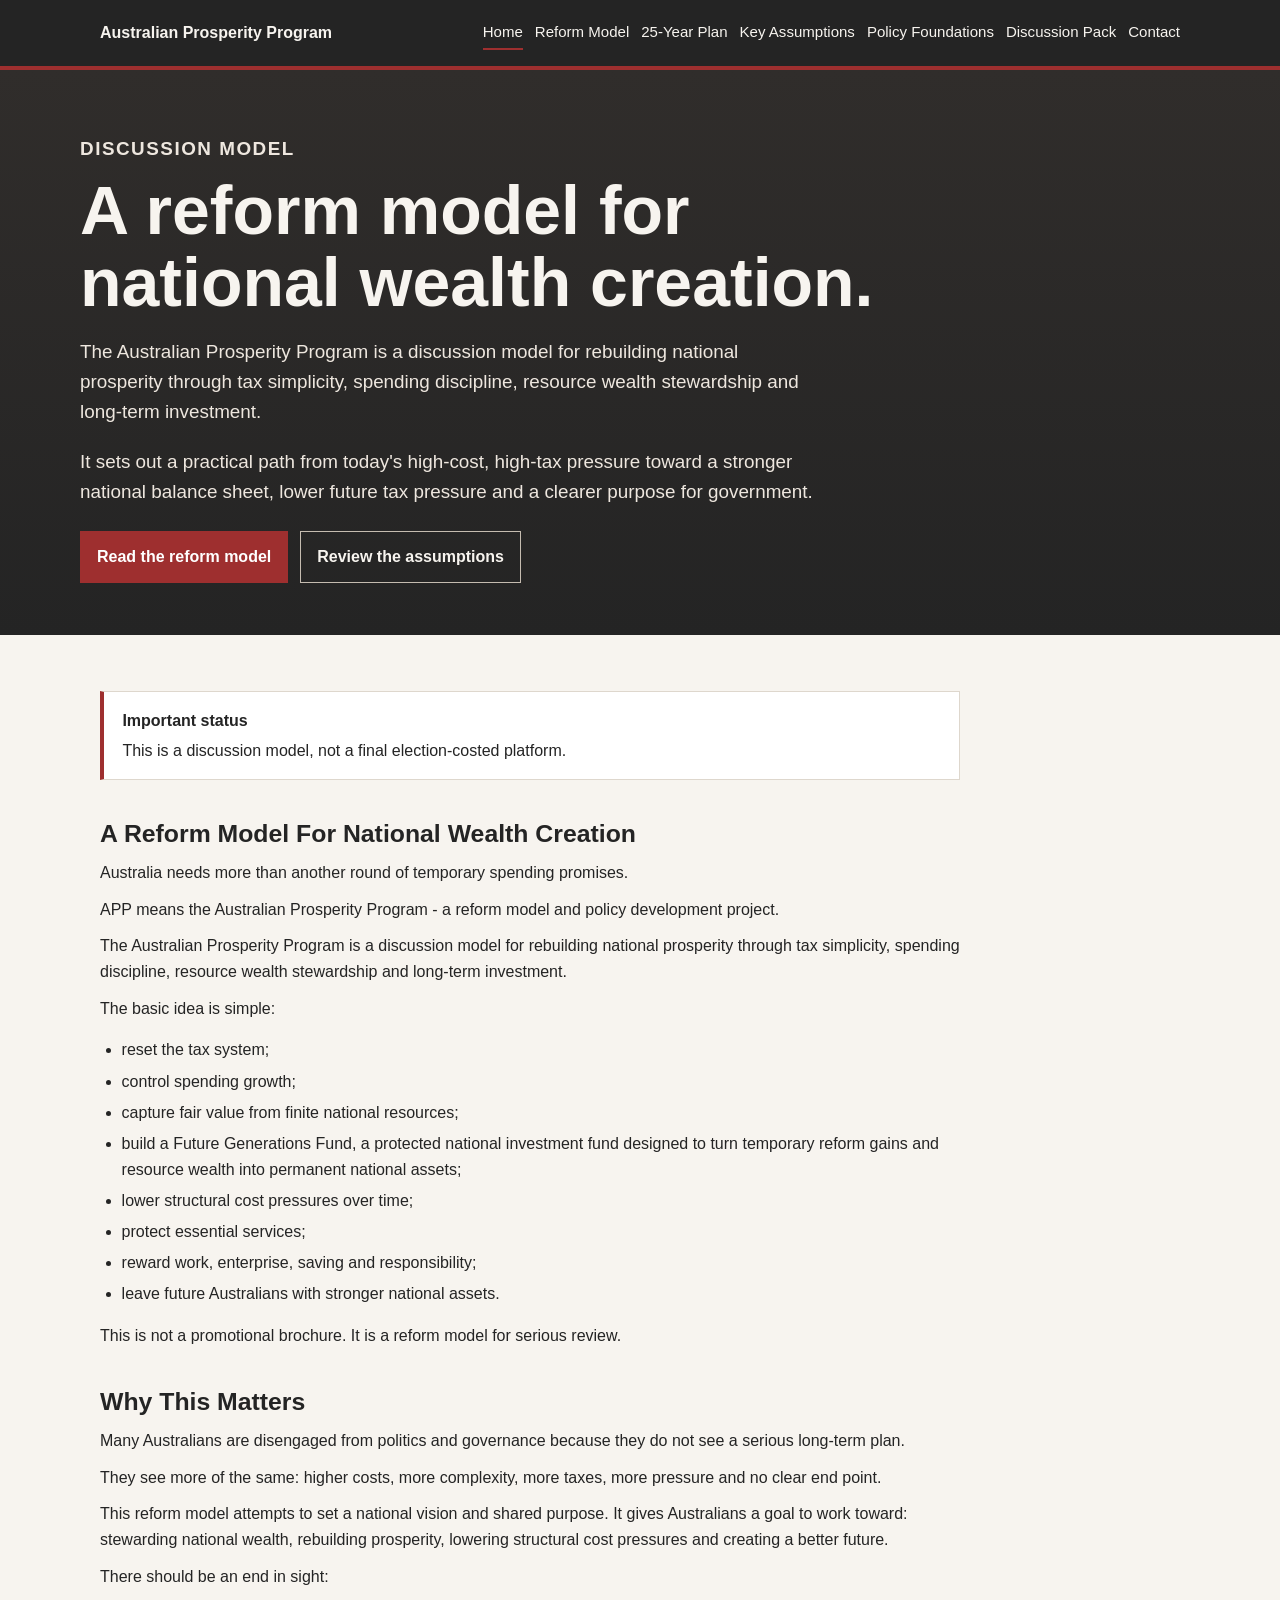
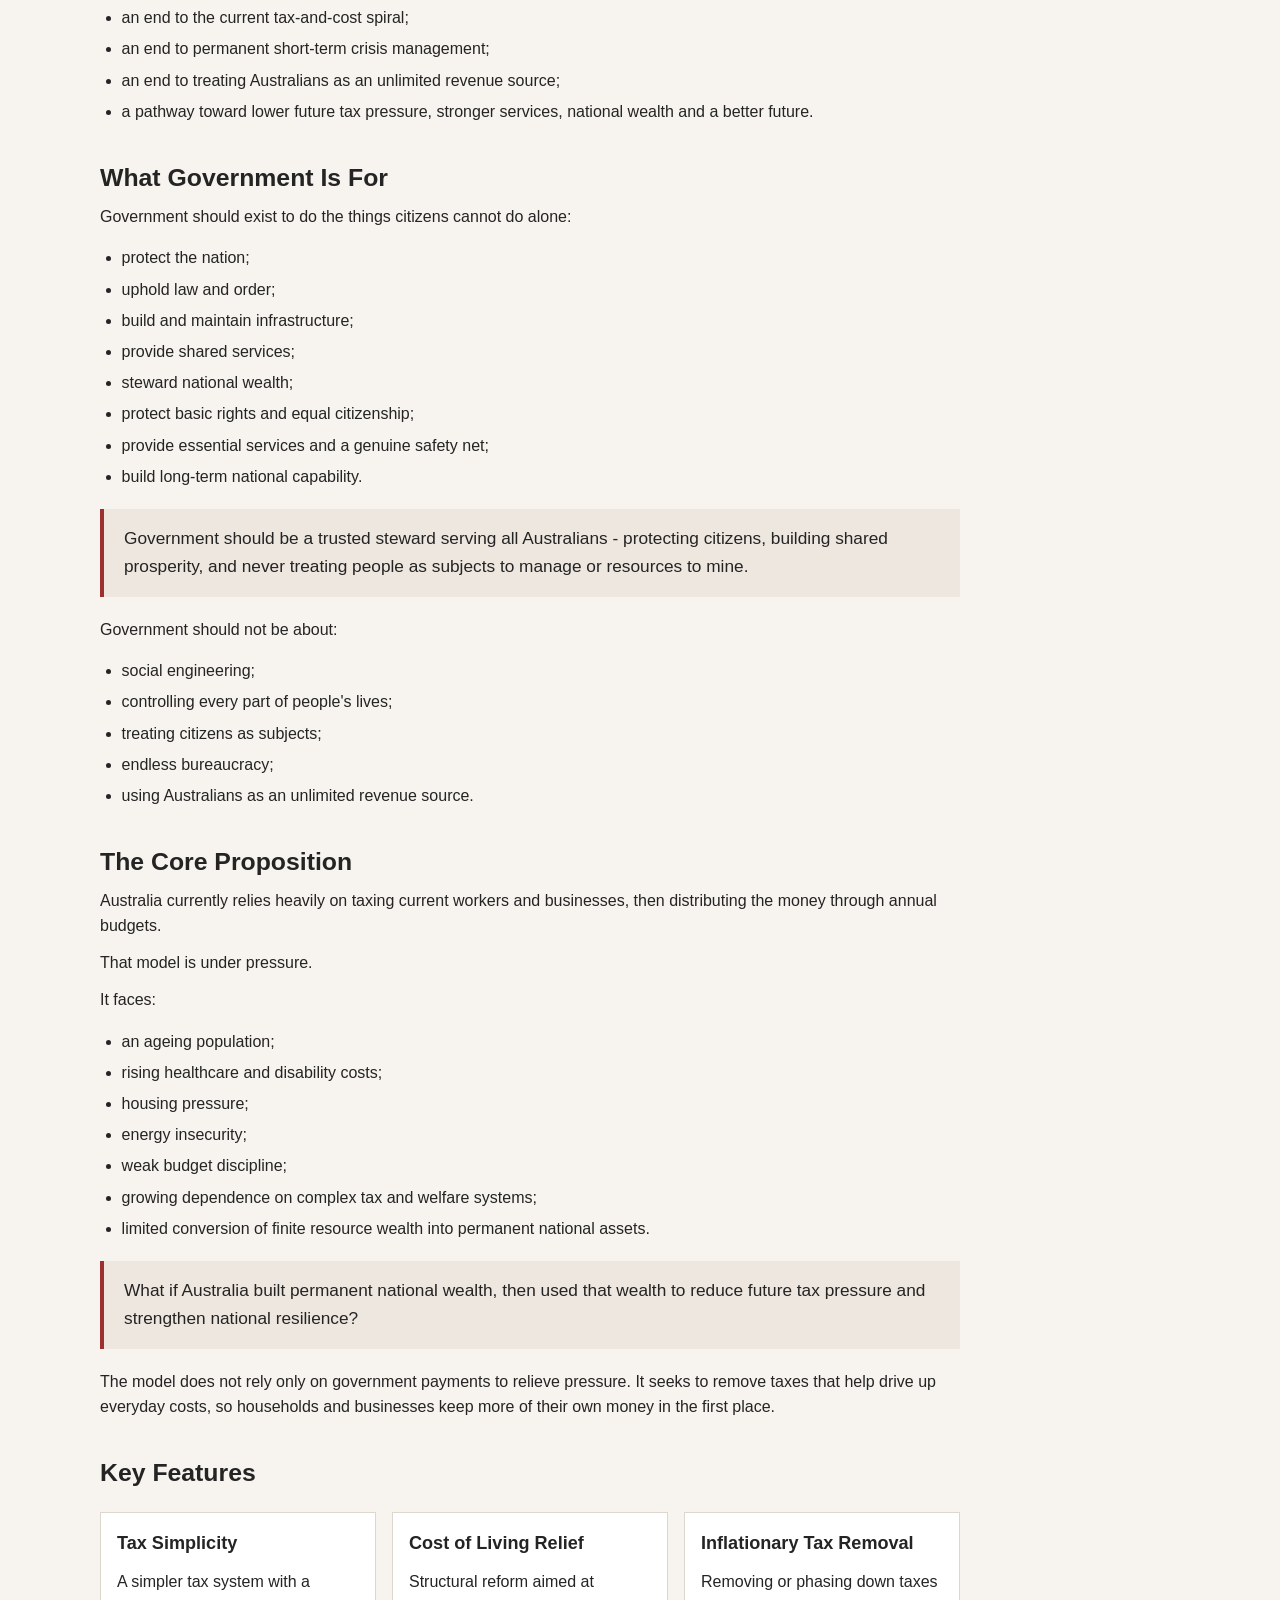
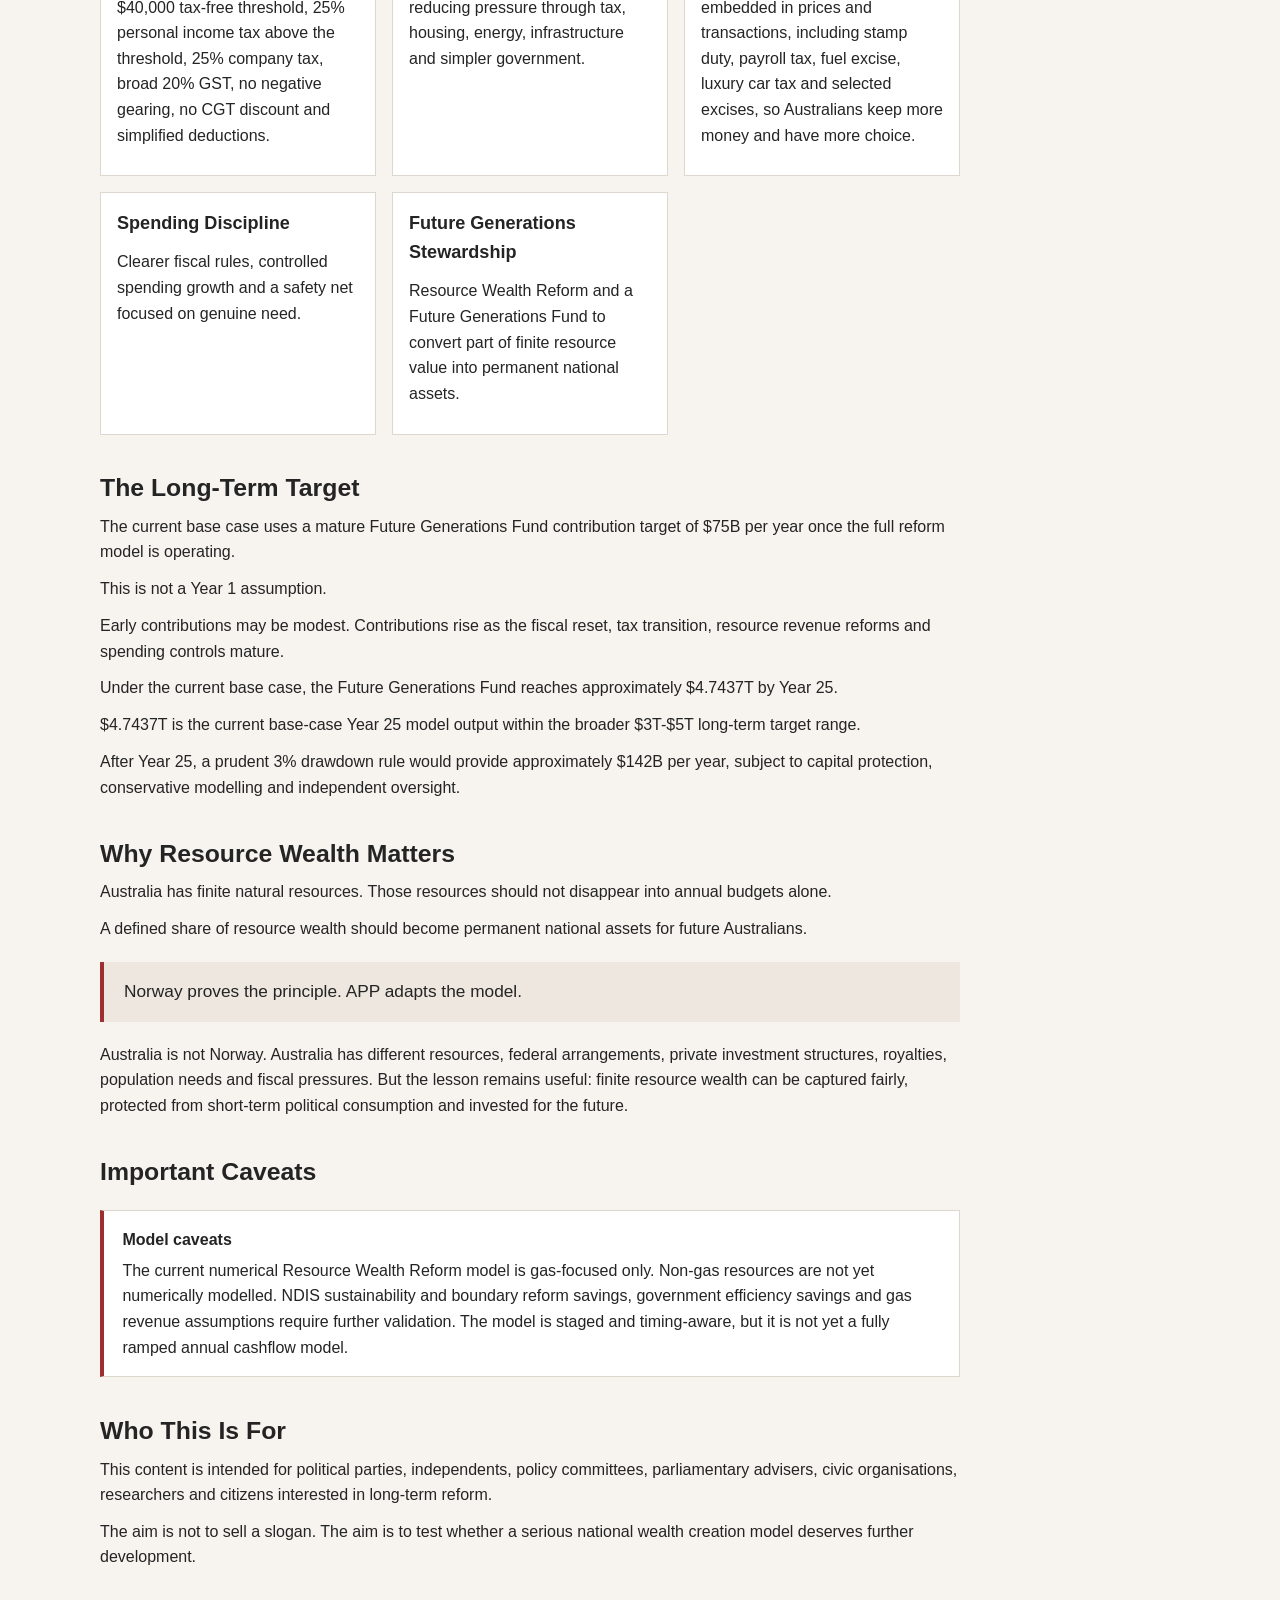
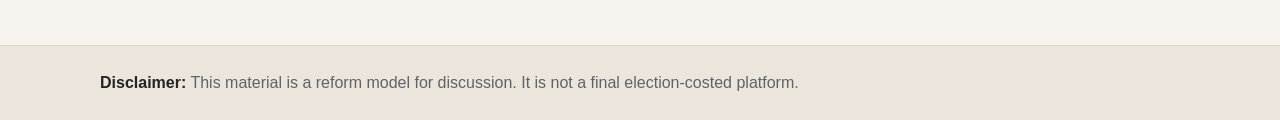
==== index.html @ 1feccb0d "Add inflationary tax removal cost of living pillar" ====
<!doctype html>
<html lang="en">
<head>
  <meta charset="utf-8">
  <meta name="viewport" content="width=device-width, initial-scale=1">
  <title>Australian Prosperity Program</title>
  <link rel="stylesheet" href="assets/style.css">
</head>
<body>
  <header class="site-header">
    <div class="header-inner">
      <a class="brand" href="index.html">Australian Prosperity Program</a>
      <nav class="nav" aria-label="Primary">
        <a href="index.html" aria-current="page">Home</a>
        <a href="reform-model.html">Reform Model</a>
        <a href="twenty-five-year-plan.html">25-Year Plan</a>
        <a href="key-assumptions.html">Key Assumptions</a>
        <a href="policy-foundations.html">Policy Foundations</a>
        <a href="discussion-pack.html">Discussion Pack</a>
        <a href="contact.html">Contact</a>
      </nav>
    </div>
  </header>
  <main>
    <section class="hero">
      <div class="hero-inner">
        <p class="kicker">Discussion model</p>
        <h1>A reform model for national wealth creation.</h1>
        <p>The Australian Prosperity Program is a discussion model for rebuilding national prosperity through tax simplicity, spending discipline, resource wealth stewardship and long-term investment.</p>
        <p>It sets out a practical path from today's high-cost, high-tax pressure toward a stronger national balance sheet, lower future tax pressure and a clearer purpose for government.</p>
        <div class="hero-actions">
          <a class="button" href="reform-model.html">Read the reform model</a>
          <a class="button secondary" href="key-assumptions.html">Review the assumptions</a>
        </div>
      </div>
    </section>
    <div class="page">
      <article class="content">
        <section class="callout">
          <strong>Important status</strong>
          This is a discussion model, not a final election-costed platform.
        </section>
        <h2>A Reform Model For National Wealth Creation</h2>
        <p>Australia needs more than another round of temporary spending promises.</p>
        <p>APP means the Australian Prosperity Program - a reform model and policy development project.</p>
        <p>The Australian Prosperity Program is a discussion model for rebuilding national prosperity through tax simplicity, spending discipline, resource wealth stewardship and long-term investment.</p>
        <p>The basic idea is simple:</p>
        <ul>
          <li>reset the tax system;</li>
          <li>control spending growth;</li>
          <li>capture fair value from finite national resources;</li>
          <li>build a Future Generations Fund, a protected national investment fund designed to turn temporary reform gains and resource wealth into permanent national assets;</li>
          <li>lower structural cost pressures over time;</li>
          <li>protect essential services;</li>
          <li>reward work, enterprise, saving and responsibility;</li>
          <li>leave future Australians with stronger national assets.</li>
        </ul>
        <p>This is not a promotional brochure. It is a reform model for serious review.</p>

        <h2>Why This Matters</h2>
        <p>Many Australians are disengaged from politics and governance because they do not see a serious long-term plan.</p>
        <p>They see more of the same: higher costs, more complexity, more taxes, more pressure and no clear end point.</p>
        <p>This reform model attempts to set a national vision and shared purpose. It gives Australians a goal to work toward: stewarding national wealth, rebuilding prosperity, lowering structural cost pressures and creating a better future.</p>
        <p>There should be an end in sight:</p>
        <ul>
          <li>an end to the current tax-and-cost spiral;</li>
          <li>an end to permanent short-term crisis management;</li>
          <li>an end to treating Australians as an unlimited revenue source;</li>
          <li>a pathway toward lower future tax pressure, stronger services, national wealth and a better future.</li>
        </ul>

        <h2>What Government Is For</h2>
        <p>Government should exist to do the things citizens cannot do alone:</p>
        <ul>
          <li>protect the nation;</li>
          <li>uphold law and order;</li>
          <li>build and maintain infrastructure;</li>
          <li>provide shared services;</li>
          <li>steward national wealth;</li>
          <li>protect basic rights and equal citizenship;</li>
          <li>provide essential services and a genuine safety net;</li>
          <li>build long-term national capability.</li>
        </ul>
        <blockquote>Government should be a trusted steward serving all Australians - protecting citizens, building shared prosperity, and never treating people as subjects to manage or resources to mine.</blockquote>
        <p>Government should not be about:</p>
        <ul>
          <li>social engineering;</li>
          <li>controlling every part of people's lives;</li>
          <li>treating citizens as subjects;</li>
          <li>endless bureaucracy;</li>
          <li>using Australians as an unlimited revenue source.</li>
        </ul>

        <h2>The Core Proposition</h2>
        <p>Australia currently relies heavily on taxing current workers and businesses, then distributing the money through annual budgets.</p>
        <p>That model is under pressure.</p>
        <p>It faces:</p>
        <ul>
          <li>an ageing population;</li>
          <li>rising healthcare and disability costs;</li>
          <li>housing pressure;</li>
          <li>energy insecurity;</li>
          <li>weak budget discipline;</li>
          <li>growing dependence on complex tax and welfare systems;</li>
          <li>limited conversion of finite resource wealth into permanent national assets.</li>
        </ul>
        <blockquote>What if Australia built permanent national wealth, then used that wealth to reduce future tax pressure and strengthen national resilience?</blockquote>
        <p>The model does not rely only on government payments to relieve pressure. It seeks to remove taxes that help drive up everyday costs, so households and businesses keep more of their own money in the first place.</p>

        <h2>Key Features</h2>
        <div class="grid">
          <div class="card">
            <h3>Tax Simplicity</h3>
            <p>A simpler tax system with a $40,000 tax-free threshold, 25% personal income tax above the threshold, 25% company tax, broad 20% GST, no negative gearing, no CGT discount and simplified deductions.</p>
          </div>
          <div class="card">
            <h3>Cost of Living Relief</h3>
            <p>Structural reform aimed at reducing pressure through tax, housing, energy, infrastructure and simpler government.</p>
          </div>
          <div class="card">
            <h3>Inflationary Tax Removal</h3>
            <p>Removing or phasing down taxes embedded in prices and transactions, including stamp duty, payroll tax, fuel excise, luxury car tax and selected excises, so Australians keep more money and have more choice.</p>
          </div>
          <div class="card">
            <h3>Spending Discipline</h3>
            <p>Clearer fiscal rules, controlled spending growth and a safety net focused on genuine need.</p>
          </div>
          <div class="card">
            <h3>Future Generations Stewardship</h3>
            <p>Resource Wealth Reform and a Future Generations Fund to convert part of finite resource value into permanent national assets.</p>
          </div>
        </div>

        <h2>The Long-Term Target</h2>
        <p>The current base case uses a mature Future Generations Fund contribution target of $75B per year once the full reform model is operating.</p>
        <p>This is not a Year 1 assumption.</p>
        <p>Early contributions may be modest. Contributions rise as the fiscal reset, tax transition, resource revenue reforms and spending controls mature.</p>
        <p>Under the current base case, the Future Generations Fund reaches approximately $4.7437T by Year 25.</p>
        <p>$4.7437T is the current base-case Year 25 model output within the broader $3T-$5T long-term target range.</p>
        <p>After Year 25, a prudent 3% drawdown rule would provide approximately $142B per year, subject to capital protection, conservative modelling and independent oversight.</p>

        <h2>Why Resource Wealth Matters</h2>
        <p>Australia has finite natural resources. Those resources should not disappear into annual budgets alone.</p>
        <p>A defined share of resource wealth should become permanent national assets for future Australians.</p>
        <blockquote>Norway proves the principle. APP adapts the model.</blockquote>
        <p>Australia is not Norway. Australia has different resources, federal arrangements, private investment structures, royalties, population needs and fiscal pressures. But the lesson remains useful: finite resource wealth can be captured fairly, protected from short-term political consumption and invested for the future.</p>

        <h2>Important Caveats</h2>
        <div class="callout">
          <strong>Model caveats</strong>
          The current numerical Resource Wealth Reform model is gas-focused only. Non-gas resources are not yet numerically modelled. NDIS sustainability and boundary reform savings, government efficiency savings and gas revenue assumptions require further validation. The model is staged and timing-aware, but it is not yet a fully ramped annual cashflow model.
        </div>

        <h2>Who This Is For</h2>
        <p>This content is intended for political parties, independents, policy committees, parliamentary advisers, civic organisations, researchers and citizens interested in long-term reform.</p>
        <p>The aim is not to sell a slogan. The aim is to test whether a serious national wealth creation model deserves further development.</p>
      </article>
    </div>
  </main>
  <footer class="site-footer">
    <div class="footer-inner">
      <strong>Disclaimer:</strong> This material is a reform model for discussion. It is not a final election-costed platform.
    </div>
  </footer>
</body>
</html>
---- assets/style.css ----
:root {
  --ink: #242424;
  --muted: #5f6368;
  --paper: #f7f4ef;
  --panel: #ffffff;
  --line: #ded7cd;
  --accent: #9e2f2f;
  --accent-dark: #702121;
  --soft: #eee7df;
  --max: 1120px;
}

* {
  box-sizing: border-box;
}

html {
  background: var(--paper);
  color: var(--ink);
  font-family: Arial, Helvetica, sans-serif;
  font-size: 16px;
  line-height: 1.6;
}

body {
  margin: 0;
}

a {
  color: var(--accent-dark);
}

a:hover,
a:focus {
  color: var(--accent);
}

.site-header {
  background: var(--ink);
  color: var(--paper);
  border-bottom: 4px solid var(--accent);
}

.header-inner {
  max-width: var(--max);
  margin: 0 auto;
  padding: 1rem 1.25rem;
  display: flex;
  align-items: center;
  justify-content: space-between;
  gap: 1rem;
}

.brand {
  color: var(--paper);
  text-decoration: none;
  font-weight: 700;
  letter-spacing: 0;
}

.nav {
  display: flex;
  flex-wrap: wrap;
  gap: .35rem .75rem;
  justify-content: flex-end;
}

.nav a {
  color: var(--paper);
  text-decoration: none;
  font-size: .94rem;
  padding: .25rem 0;
  border-bottom: 2px solid transparent;
}

.nav a[aria-current="page"],
.nav a:hover,
.nav a:focus {
  border-bottom-color: var(--accent);
}

.hero {
  background: linear-gradient(180deg, #302d2b 0%, #242424 100%);
  color: var(--paper);
  padding: 4rem 1.25rem 3.25rem;
}

.hero-inner {
  max-width: var(--max);
  margin: 0 auto;
}

.kicker {
  color: #e0b3ae;
  font-weight: 700;
  text-transform: uppercase;
  font-size: .78rem;
  letter-spacing: .08em;
  margin: 0 0 .7rem;
}

.hero h1 {
  max-width: 820px;
  margin: 0;
  font-size: clamp(2rem, 6vw, 4.25rem);
  line-height: 1.05;
  letter-spacing: 0;
}

.hero p {
  max-width: 740px;
  font-size: 1.18rem;
  color: #eee7df;
}

.hero-actions {
  display: flex;
  flex-wrap: wrap;
  gap: .75rem;
  margin-top: 1.5rem;
}

.button {
  display: inline-block;
  text-decoration: none;
  border: 1px solid var(--accent);
  background: var(--accent);
  color: #fff;
  padding: .75rem 1rem;
  font-weight: 700;
}

.button.secondary {
  background: transparent;
  color: var(--paper);
  border-color: #c5bcb0;
}

.page {
  max-width: var(--max);
  margin: 0 auto;
  padding: 2rem 1.25rem 4rem;
}

.page-header {
  border-bottom: 1px solid var(--line);
  margin-bottom: 2rem;
  padding-bottom: 1.25rem;
}

.page-header h1 {
  margin: 0 0 .5rem;
  font-size: clamp(2rem, 4vw, 3rem);
  line-height: 1.12;
}

.page-header p {
  max-width: 760px;
  color: var(--muted);
  font-size: 1.08rem;
}

.content {
  max-width: 860px;
}

.content h2 {
  margin-top: 2.4rem;
  margin-bottom: .65rem;
  font-size: 1.55rem;
  line-height: 1.2;
}

.content h3 {
  margin-top: 1.65rem;
  margin-bottom: .45rem;
  font-size: 1.13rem;
}

.content p {
  margin: .7rem 0;
}

.content ul,
.content ol {
  padding-left: 1.35rem;
}

.content li {
  margin: .35rem 0;
}

blockquote {
  margin: 1.25rem 0;
  padding: 1rem 1.25rem;
  border-left: 4px solid var(--accent);
  background: var(--soft);
  font-size: 1.08rem;
}

.callout {
  margin: 1.5rem 0;
  padding: 1rem 1.15rem;
  border: 1px solid var(--line);
  border-left: 4px solid var(--accent);
  background: var(--panel);
}

.callout strong {
  display: block;
  margin-bottom: .3rem;
}

.grid {
  display: grid;
  grid-template-columns: repeat(3, minmax(0, 1fr));
  gap: 1rem;
  margin: 1.5rem 0;
}

.card {
  background: var(--panel);
  border: 1px solid var(--line);
  padding: 1rem;
}

.card h3 {
  margin-top: 0;
}

.table-wrap {
  overflow-x: auto;
  margin: 1.25rem 0;
}

table {
  width: 100%;
  border-collapse: collapse;
  background: var(--panel);
  border: 1px solid var(--line);
}

th,
td {
  text-align: left;
  vertical-align: top;
  padding: .75rem;
  border-bottom: 1px solid var(--line);
}

th {
  background: var(--soft);
  font-weight: 700;
}

.site-footer {
  border-top: 1px solid var(--line);
  background: #ebe5dc;
  color: var(--muted);
}

.footer-inner {
  max-width: var(--max);
  margin: 0 auto;
  padding: 1.5rem 1.25rem;
}

.footer-inner strong {
  color: var(--ink);
}

@media (max-width: 820px) {
  .header-inner {
    align-items: flex-start;
    flex-direction: column;
  }

  .nav {
    justify-content: flex-start;
  }

  .grid {
    grid-template-columns: 1fr;
  }

  .hero {
    padding-top: 3rem;
  }
}
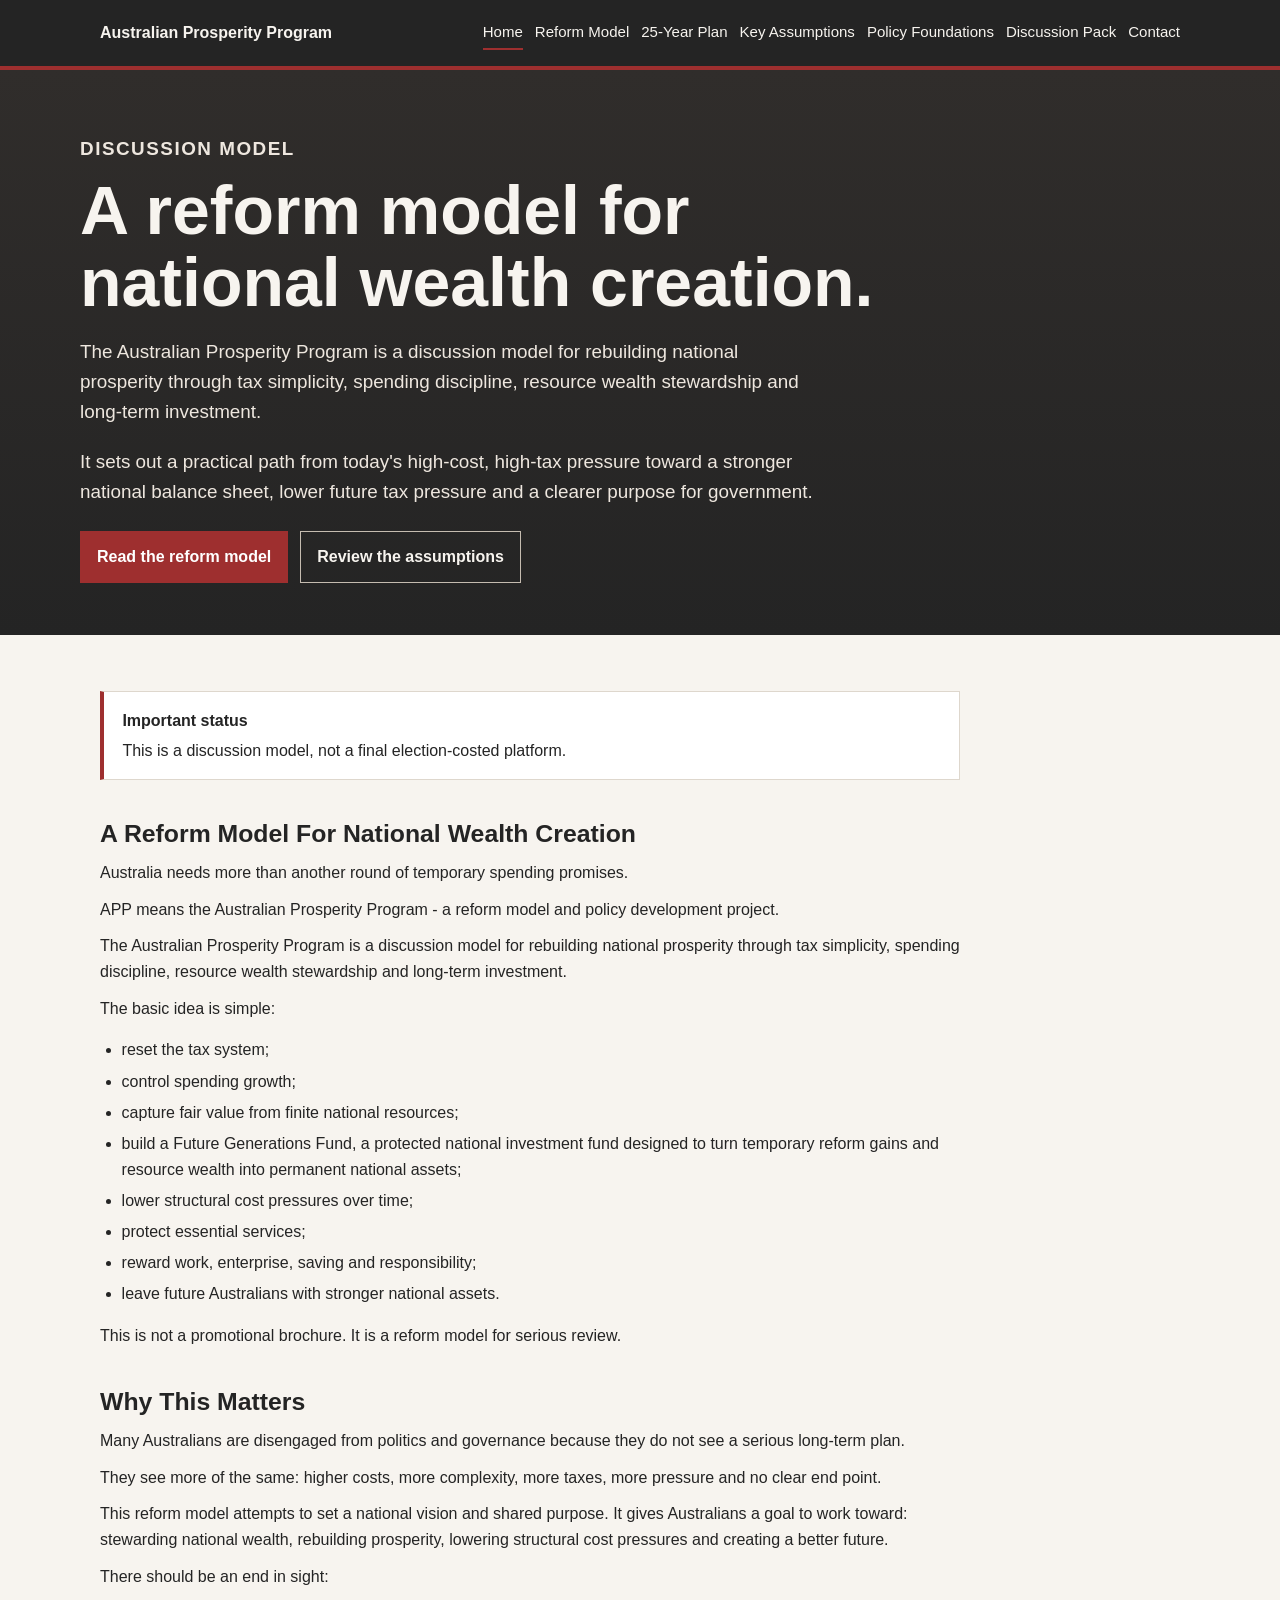
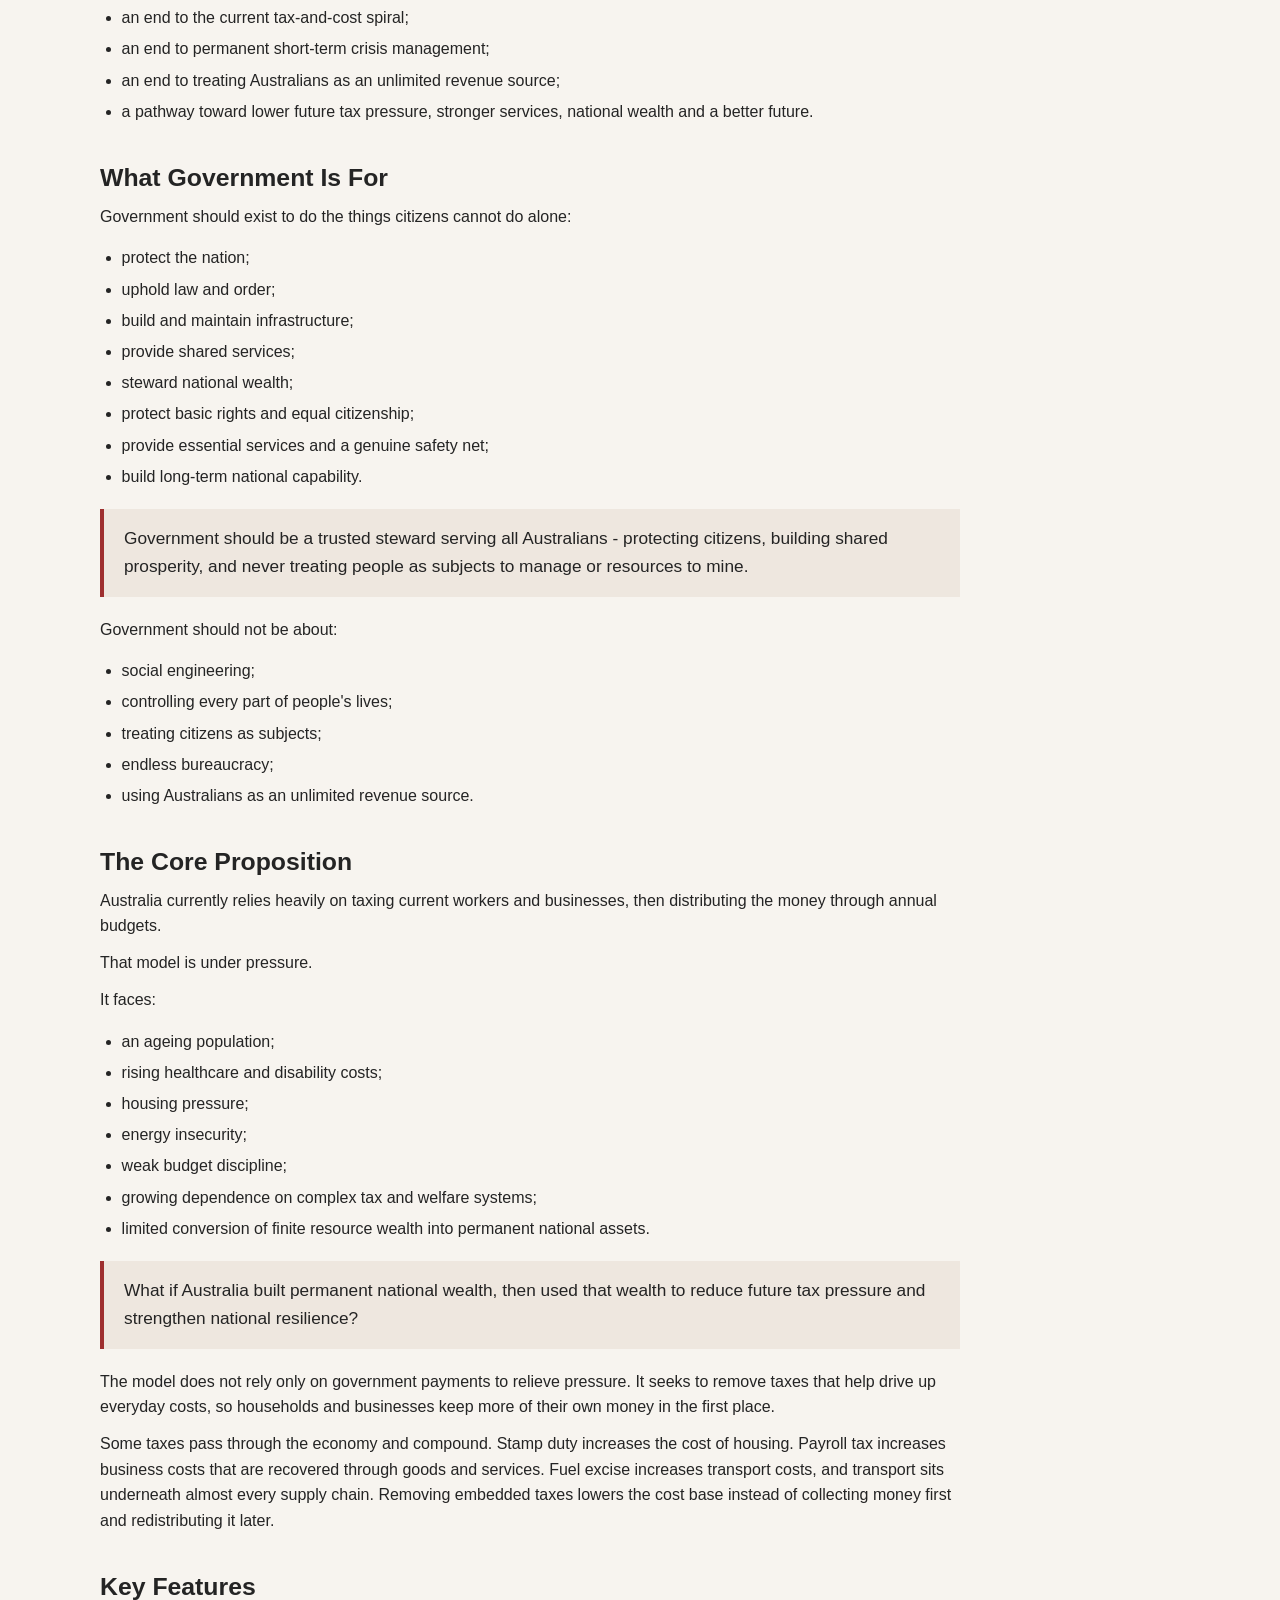
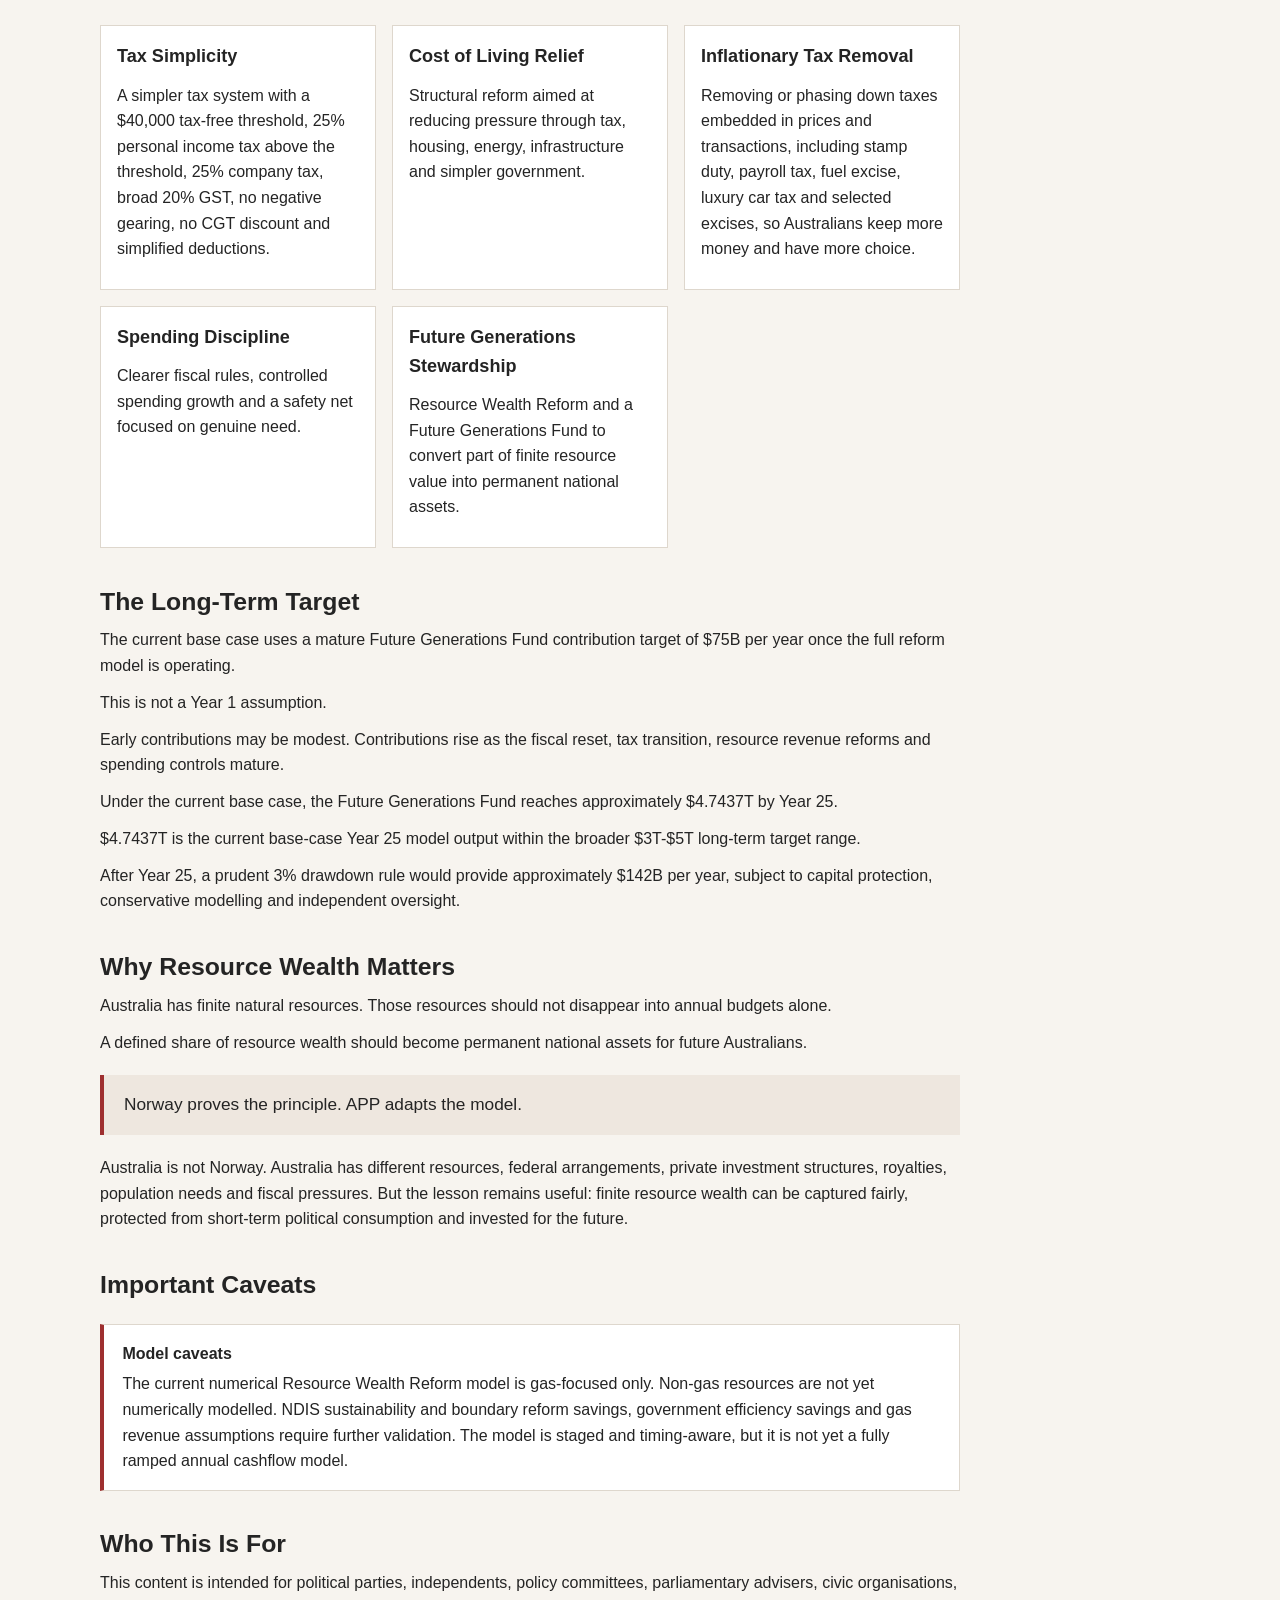
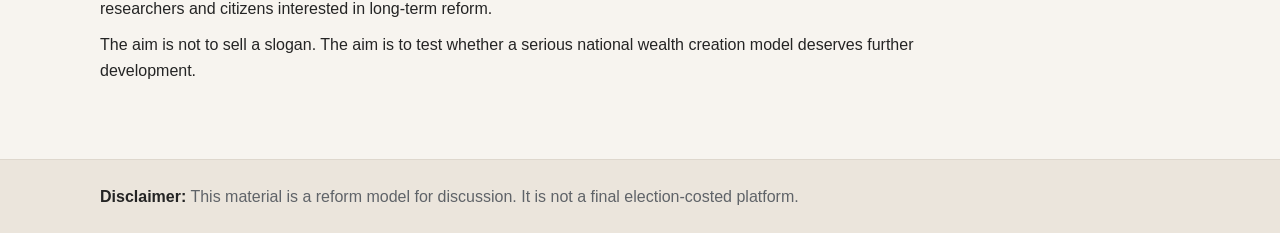
==== commit de950db1: "Explain inflationary tax pass through effects" ====
--- a/index.html
+++ b/index.html
@@ -106,6 +106,7 @@
         </ul>
         <blockquote>What if Australia built permanent national wealth, then used that wealth to reduce future tax pressure and strengthen national resilience?</blockquote>
         <p>The model does not rely only on government payments to relieve pressure. It seeks to remove taxes that help drive up everyday costs, so households and businesses keep more of their own money in the first place.</p>
+        <p>Some taxes pass through the economy and compound. Stamp duty increases the cost of housing. Payroll tax increases business costs that are recovered through goods and services. Fuel excise increases transport costs, and transport sits underneath almost every supply chain. Removing embedded taxes lowers the cost base instead of collecting money first and redistributing it later.</p>
 
         <h2>Key Features</h2>
         <div class="grid">
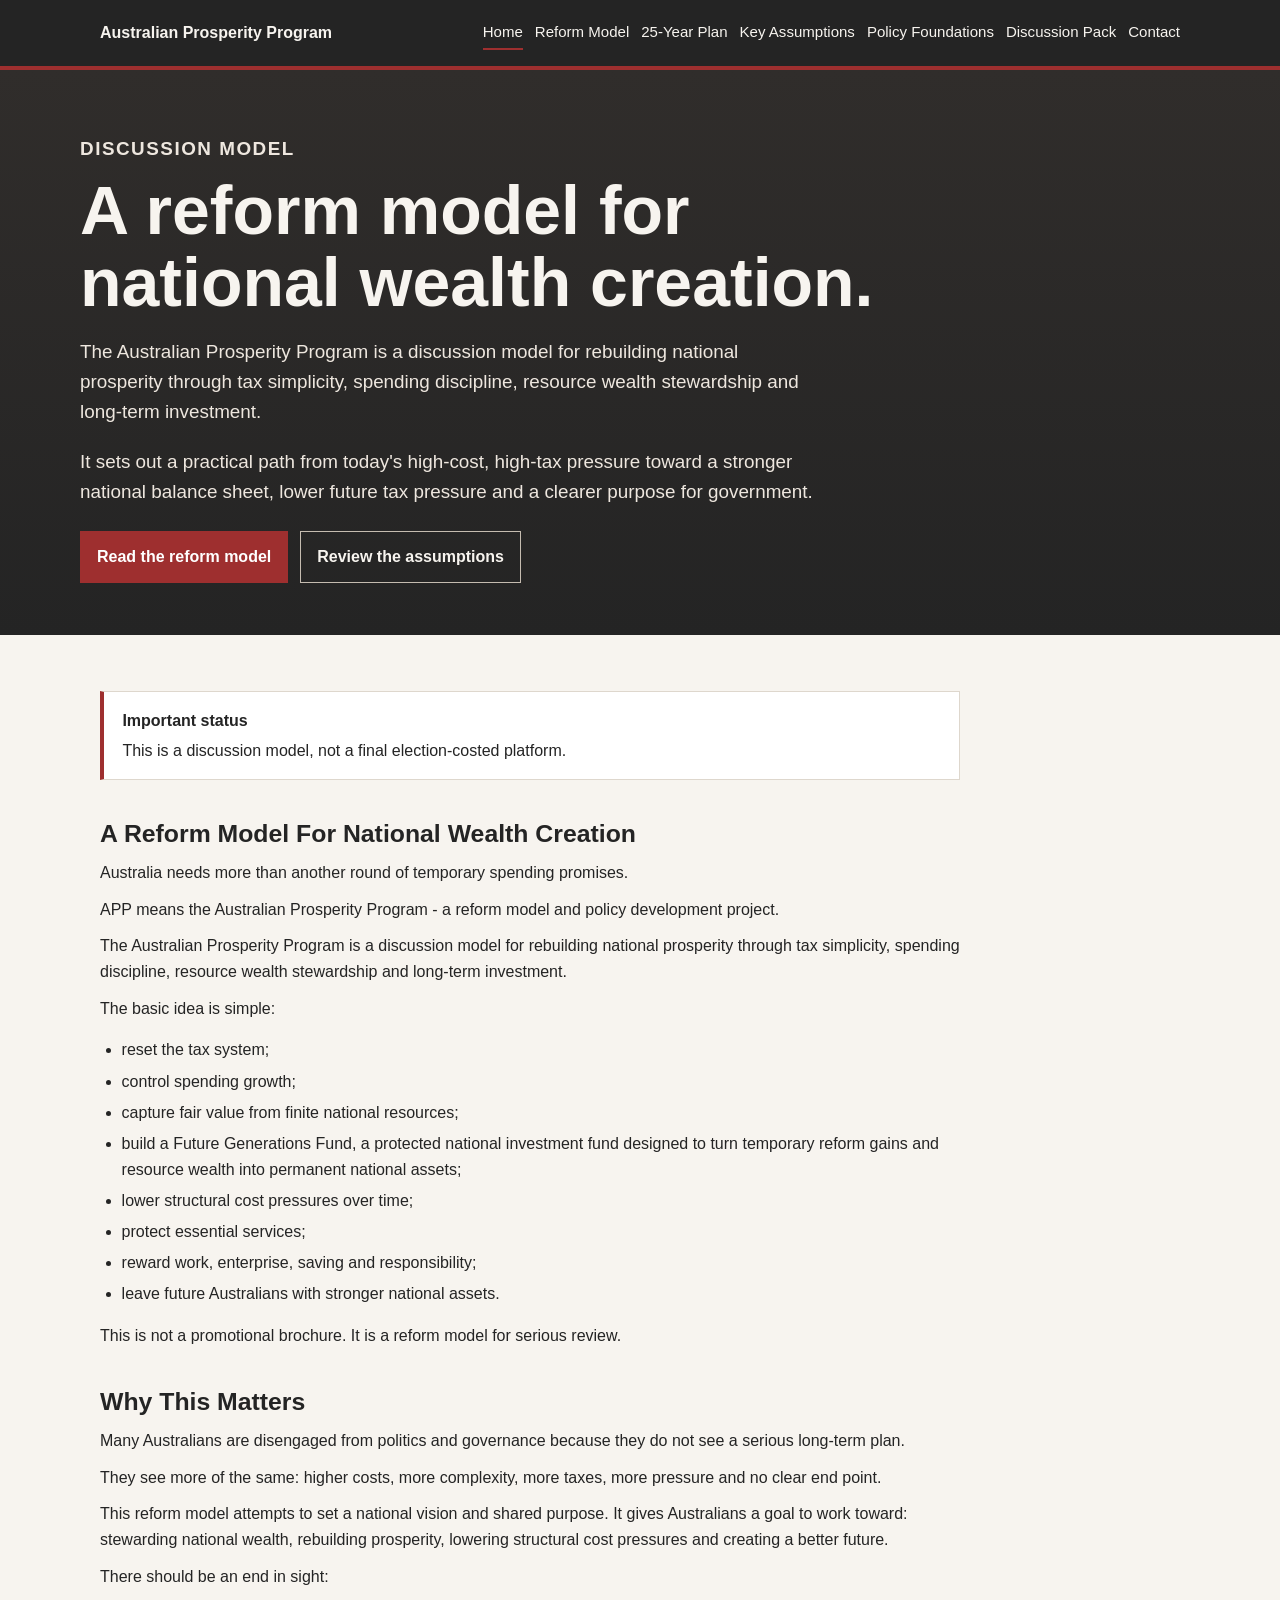
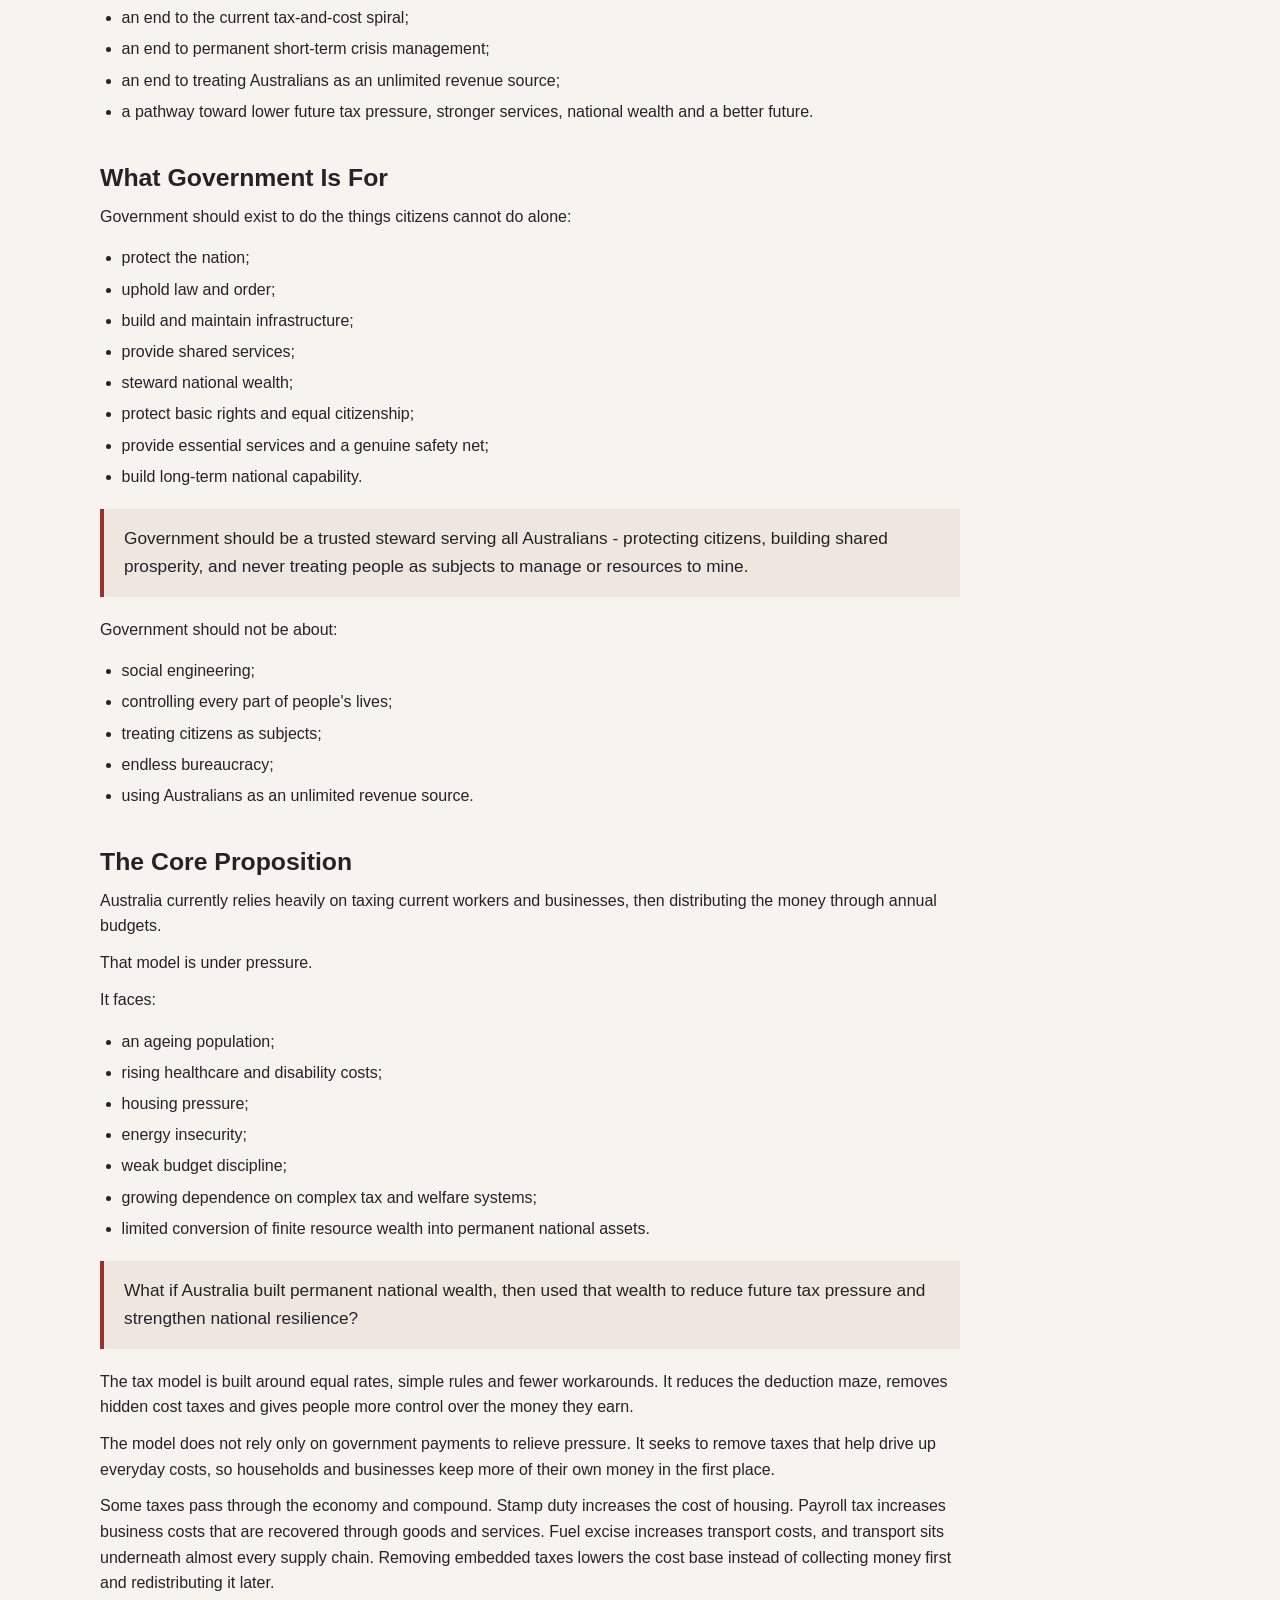
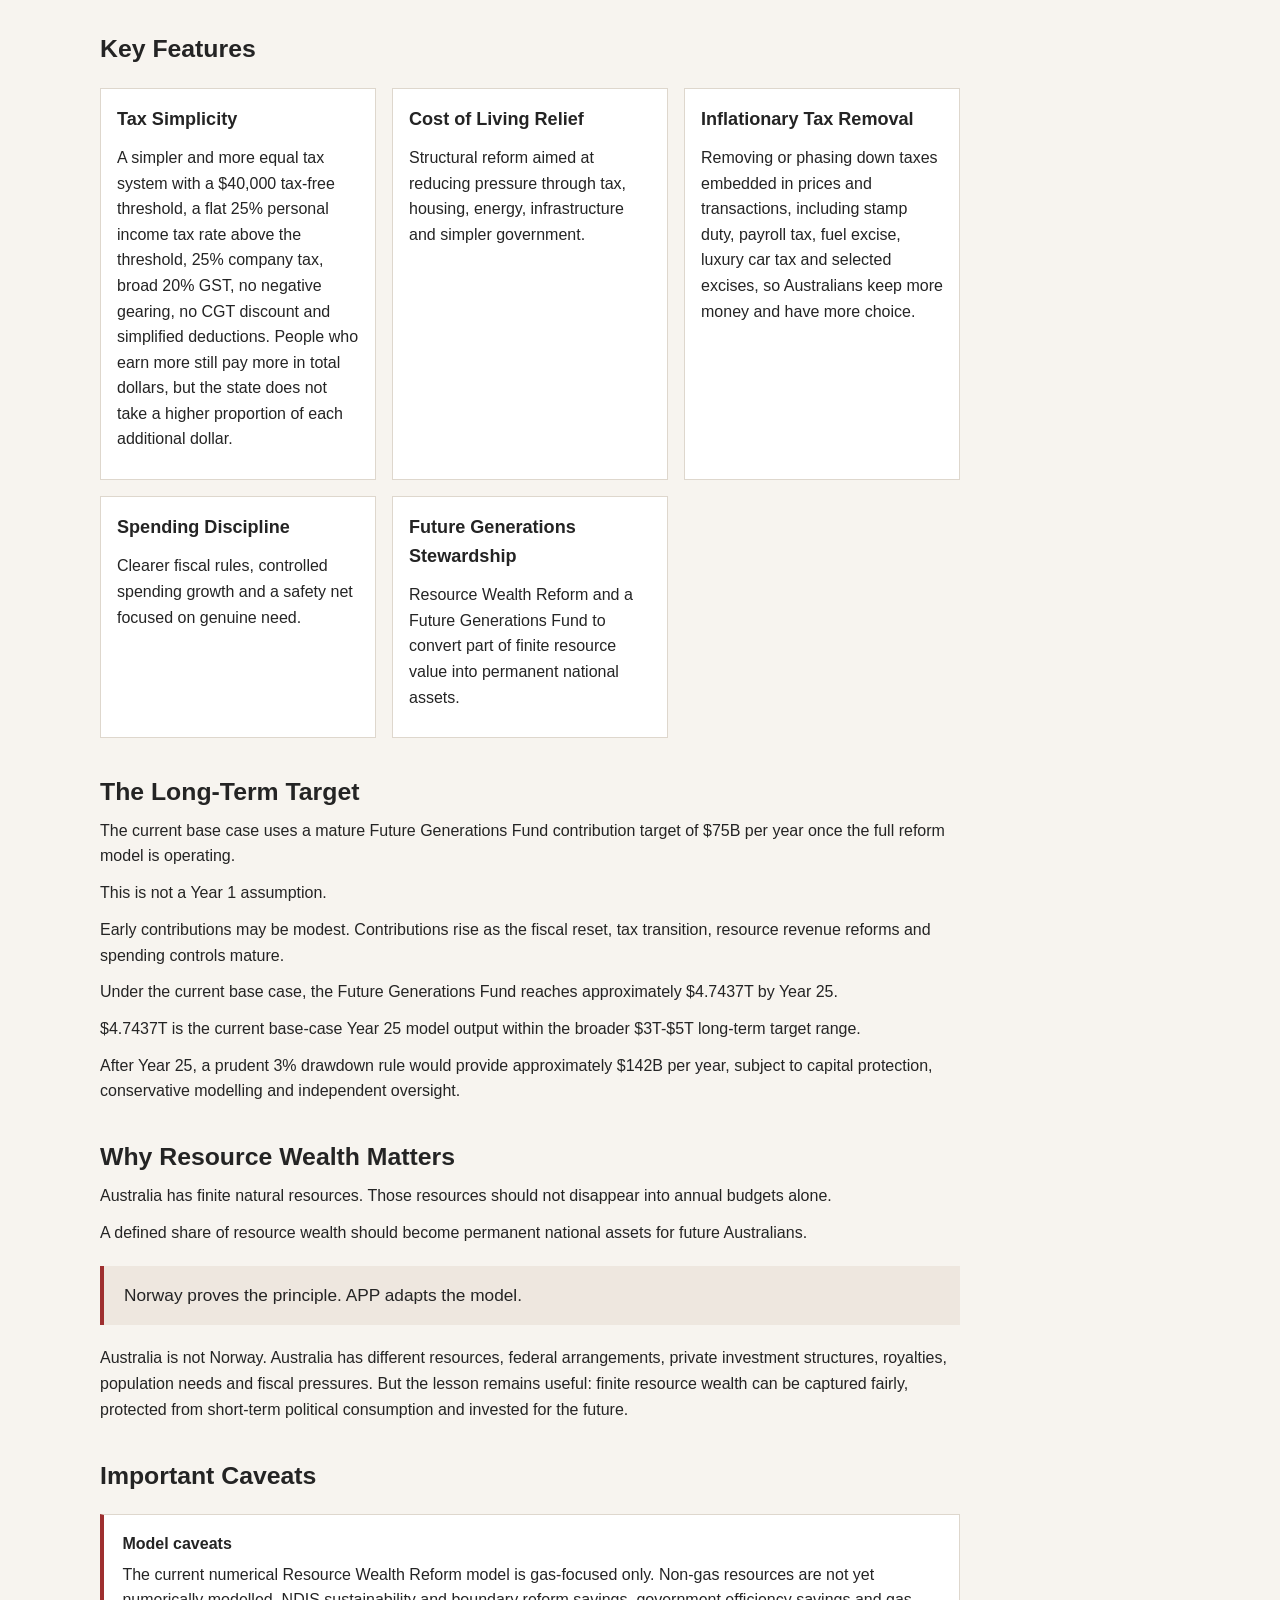
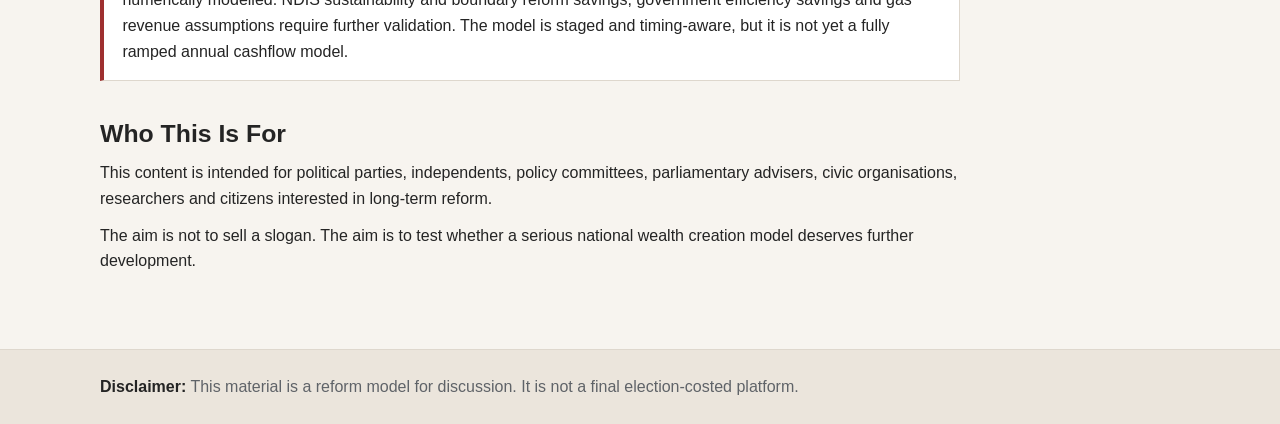
==== commit 527e88fd: "Polish tax doctrine clarity" ====
--- a/index.html
+++ b/index.html
@@ -105,6 +105,7 @@
           <li>limited conversion of finite resource wealth into permanent national assets.</li>
         </ul>
         <blockquote>What if Australia built permanent national wealth, then used that wealth to reduce future tax pressure and strengthen national resilience?</blockquote>
+        <p>The tax model is built around equal rates, simple rules and fewer workarounds. It reduces the deduction maze, removes hidden cost taxes and gives people more control over the money they earn.</p>
         <p>The model does not rely only on government payments to relieve pressure. It seeks to remove taxes that help drive up everyday costs, so households and businesses keep more of their own money in the first place.</p>
         <p>Some taxes pass through the economy and compound. Stamp duty increases the cost of housing. Payroll tax increases business costs that are recovered through goods and services. Fuel excise increases transport costs, and transport sits underneath almost every supply chain. Removing embedded taxes lowers the cost base instead of collecting money first and redistributing it later.</p>
 
@@ -112,7 +113,7 @@
         <div class="grid">
           <div class="card">
             <h3>Tax Simplicity</h3>
-            <p>A simpler tax system with a $40,000 tax-free threshold, 25% personal income tax above the threshold, 25% company tax, broad 20% GST, no negative gearing, no CGT discount and simplified deductions.</p>
+            <p>A simpler and more equal tax system with a $40,000 tax-free threshold, a flat 25% personal income tax rate above the threshold, 25% company tax, broad 20% GST, no negative gearing, no CGT discount and simplified deductions. People who earn more still pay more in total dollars, but the state does not take a higher proportion of each additional dollar.</p>
           </div>
           <div class="card">
             <h3>Cost of Living Relief</h3>
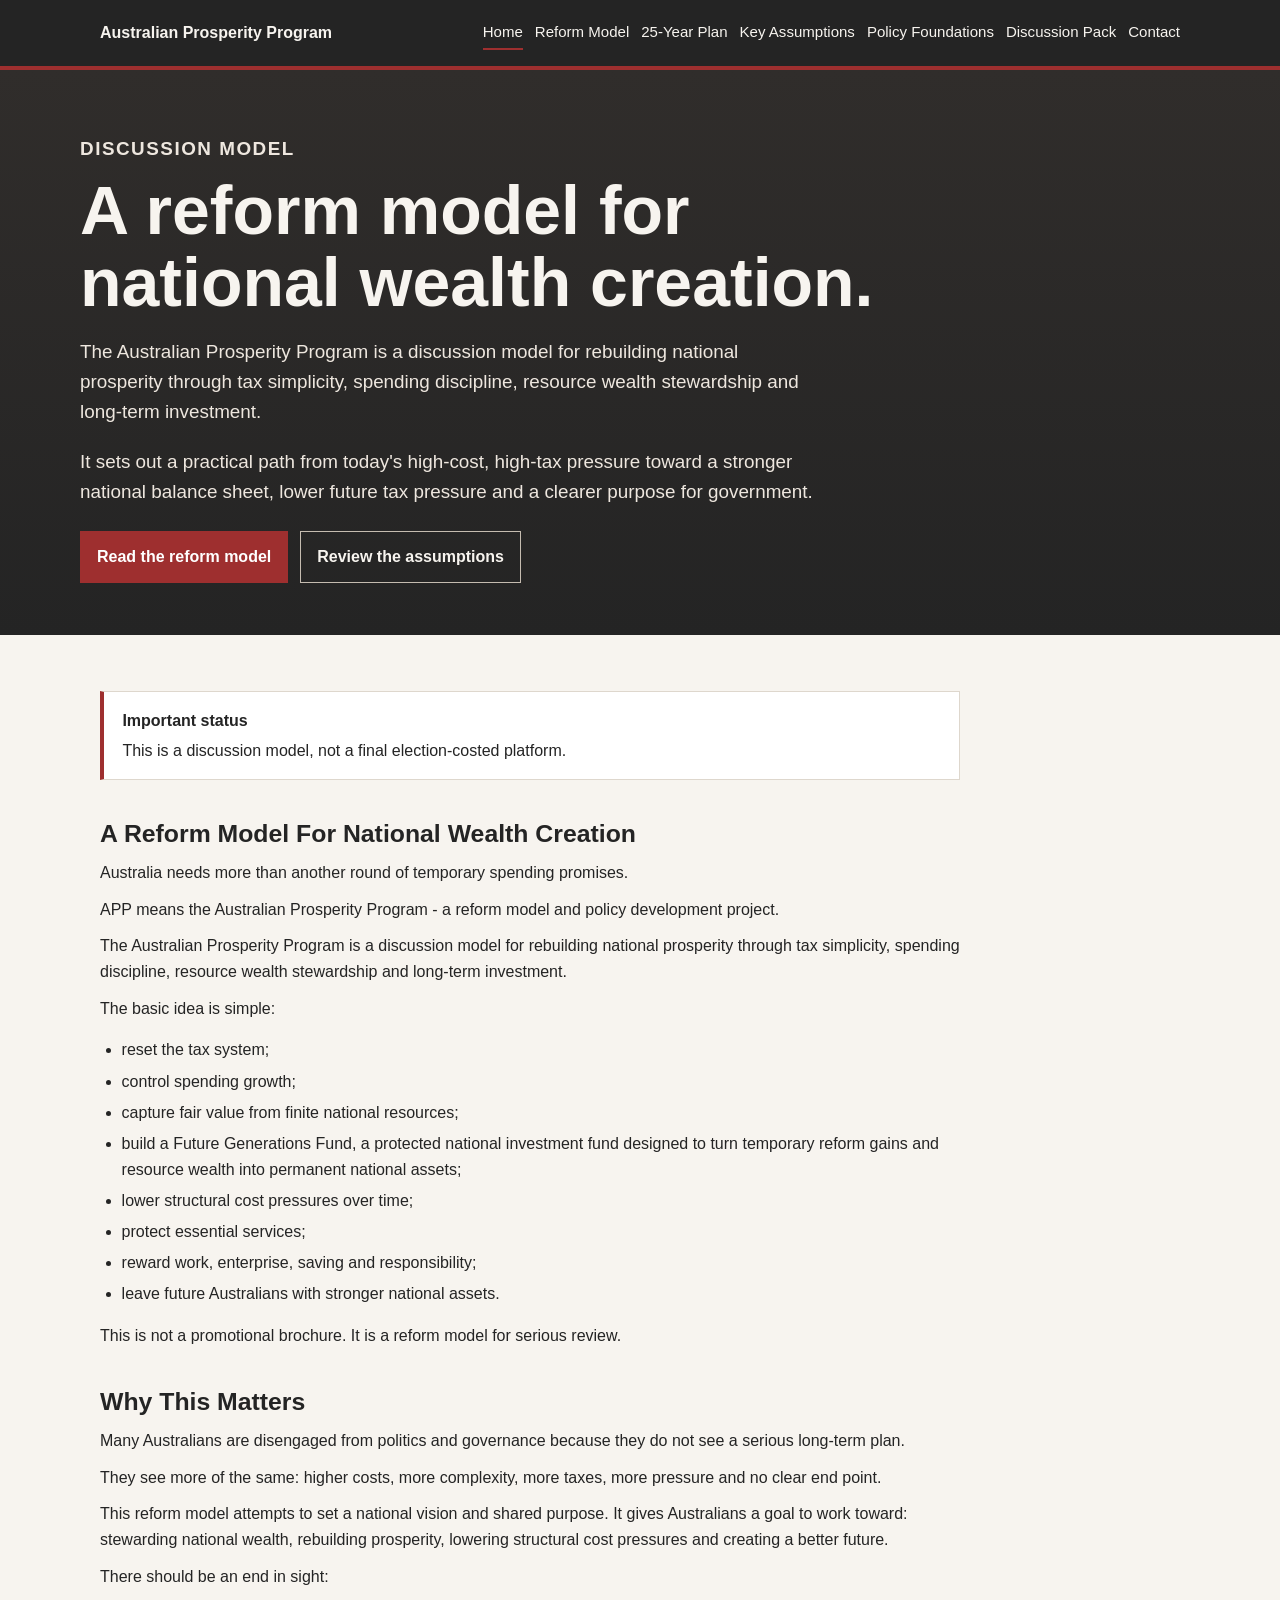
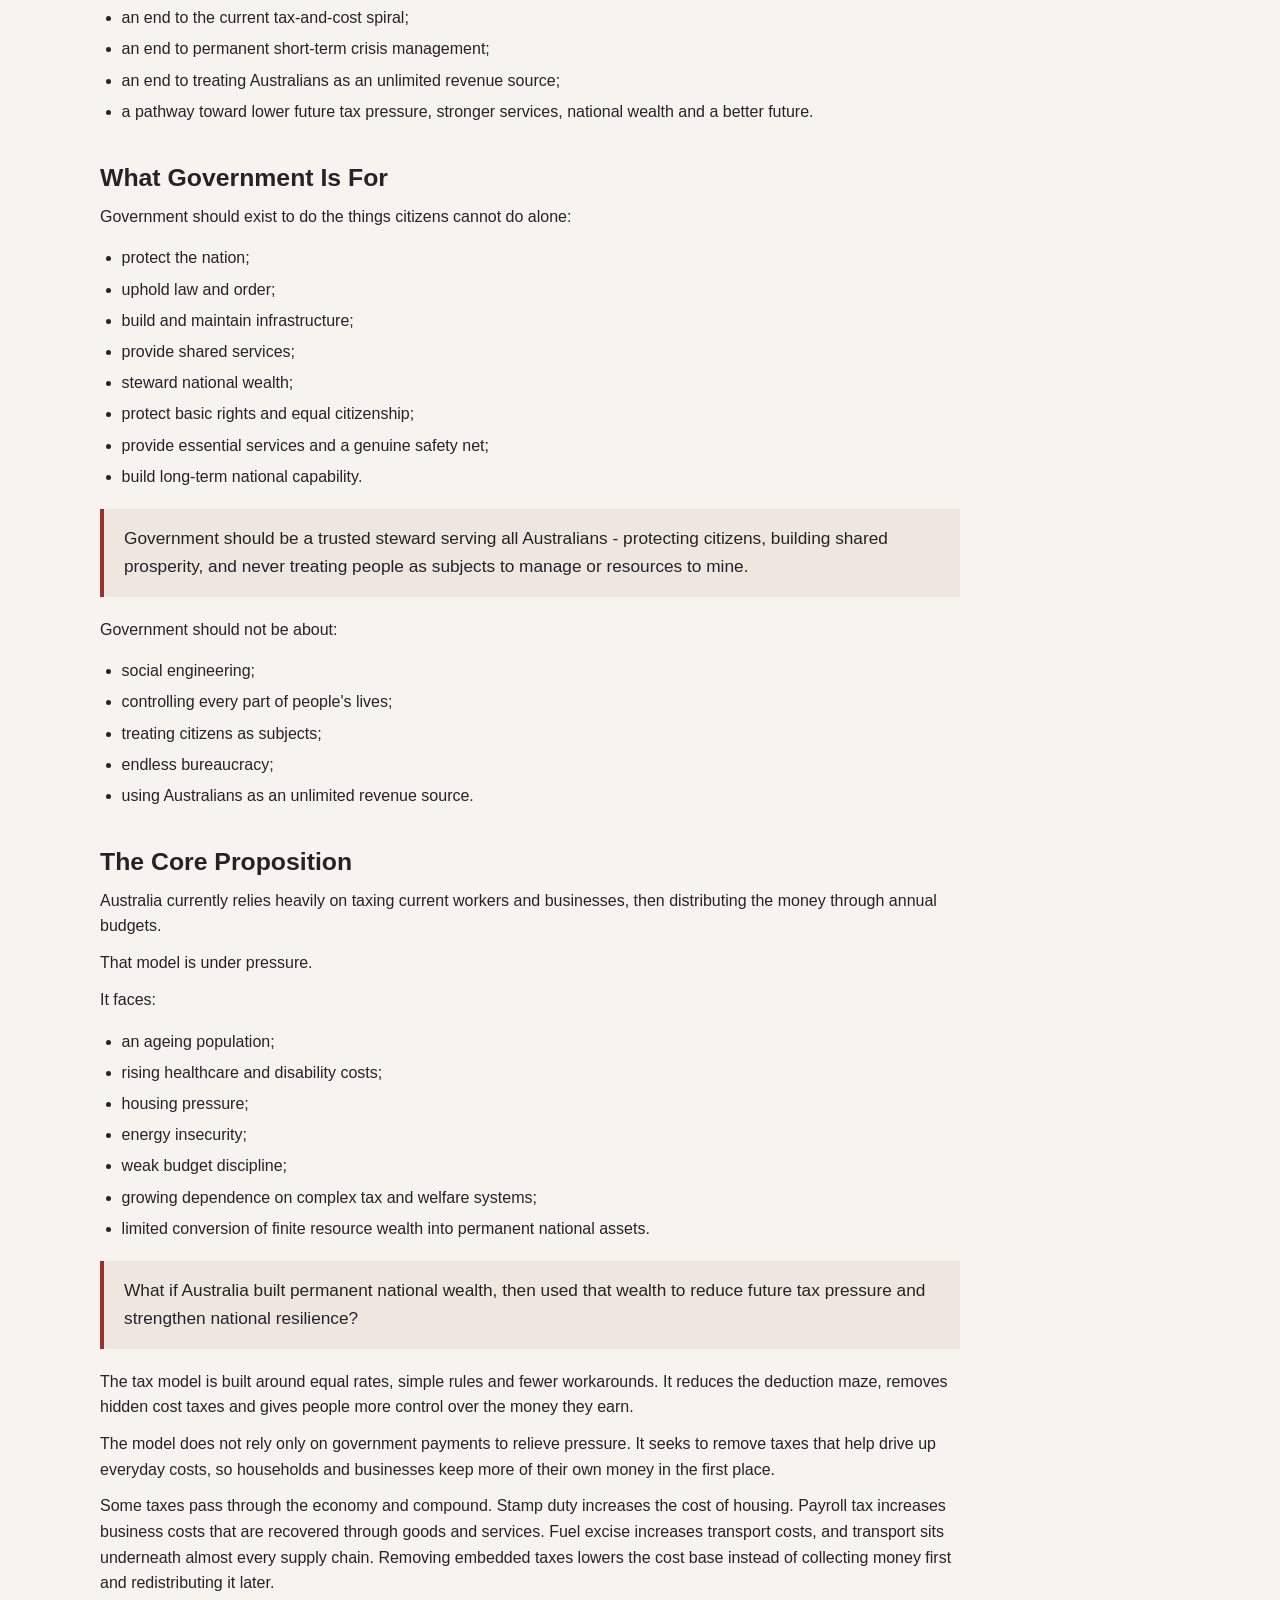
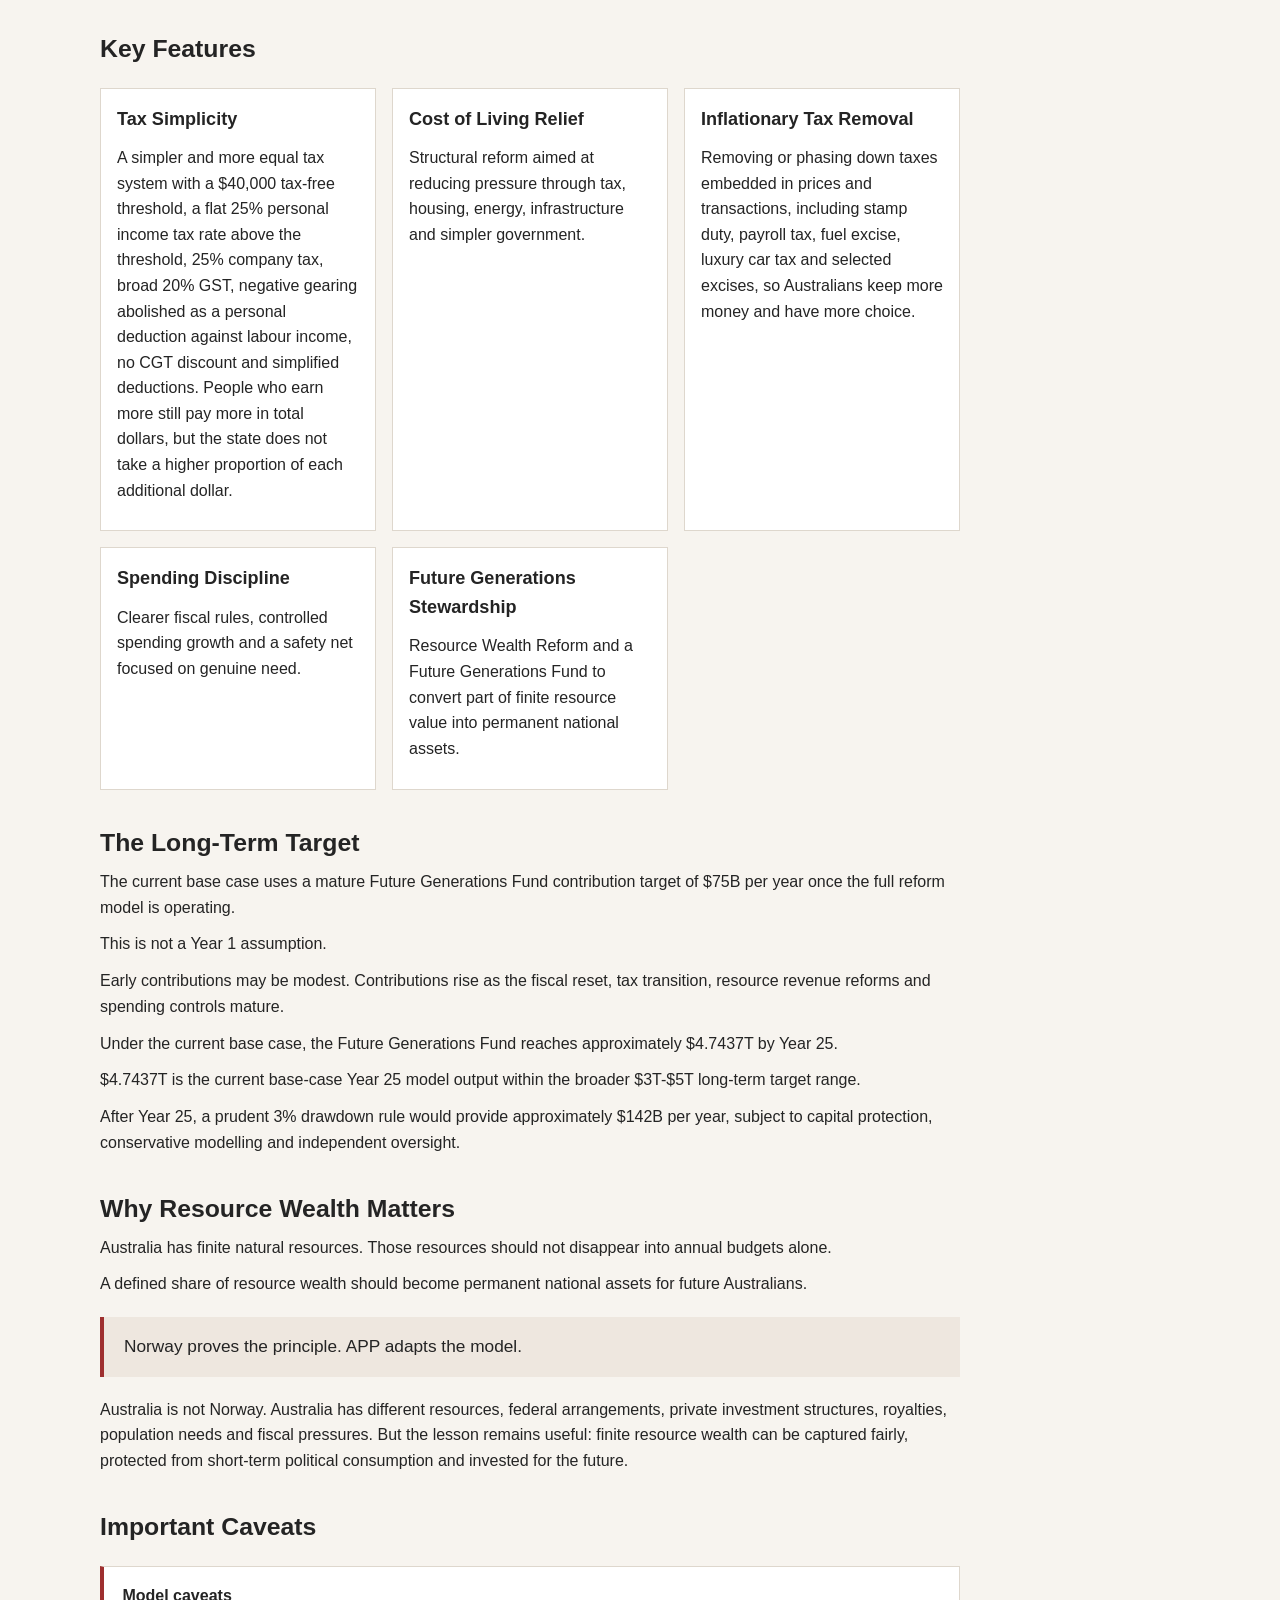
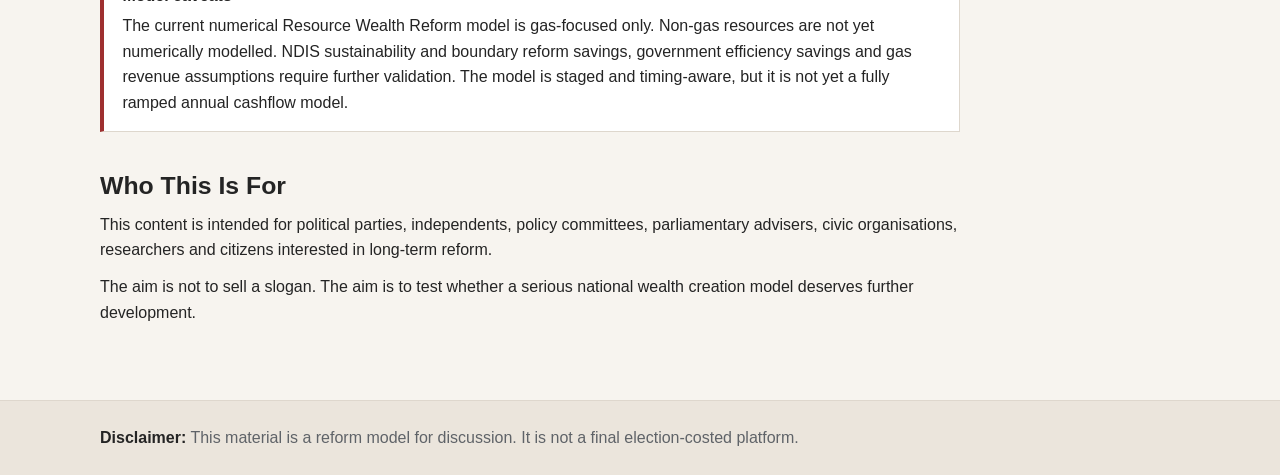
==== commit 147f7c43: "Update negative gearing treatment" ====
--- a/index.html
+++ b/index.html
@@ -113,7 +113,7 @@
         <div class="grid">
           <div class="card">
             <h3>Tax Simplicity</h3>
-            <p>A simpler and more equal tax system with a $40,000 tax-free threshold, a flat 25% personal income tax rate above the threshold, 25% company tax, broad 20% GST, no negative gearing, no CGT discount and simplified deductions. People who earn more still pay more in total dollars, but the state does not take a higher proportion of each additional dollar.</p>
+            <p>A simpler and more equal tax system with a $40,000 tax-free threshold, a flat 25% personal income tax rate above the threshold, 25% company tax, broad 20% GST, negative gearing abolished as a personal deduction against labour income, no CGT discount and simplified deductions. People who earn more still pay more in total dollars, but the state does not take a higher proportion of each additional dollar.</p>
           </div>
           <div class="card">
             <h3>Cost of Living Relief</h3>
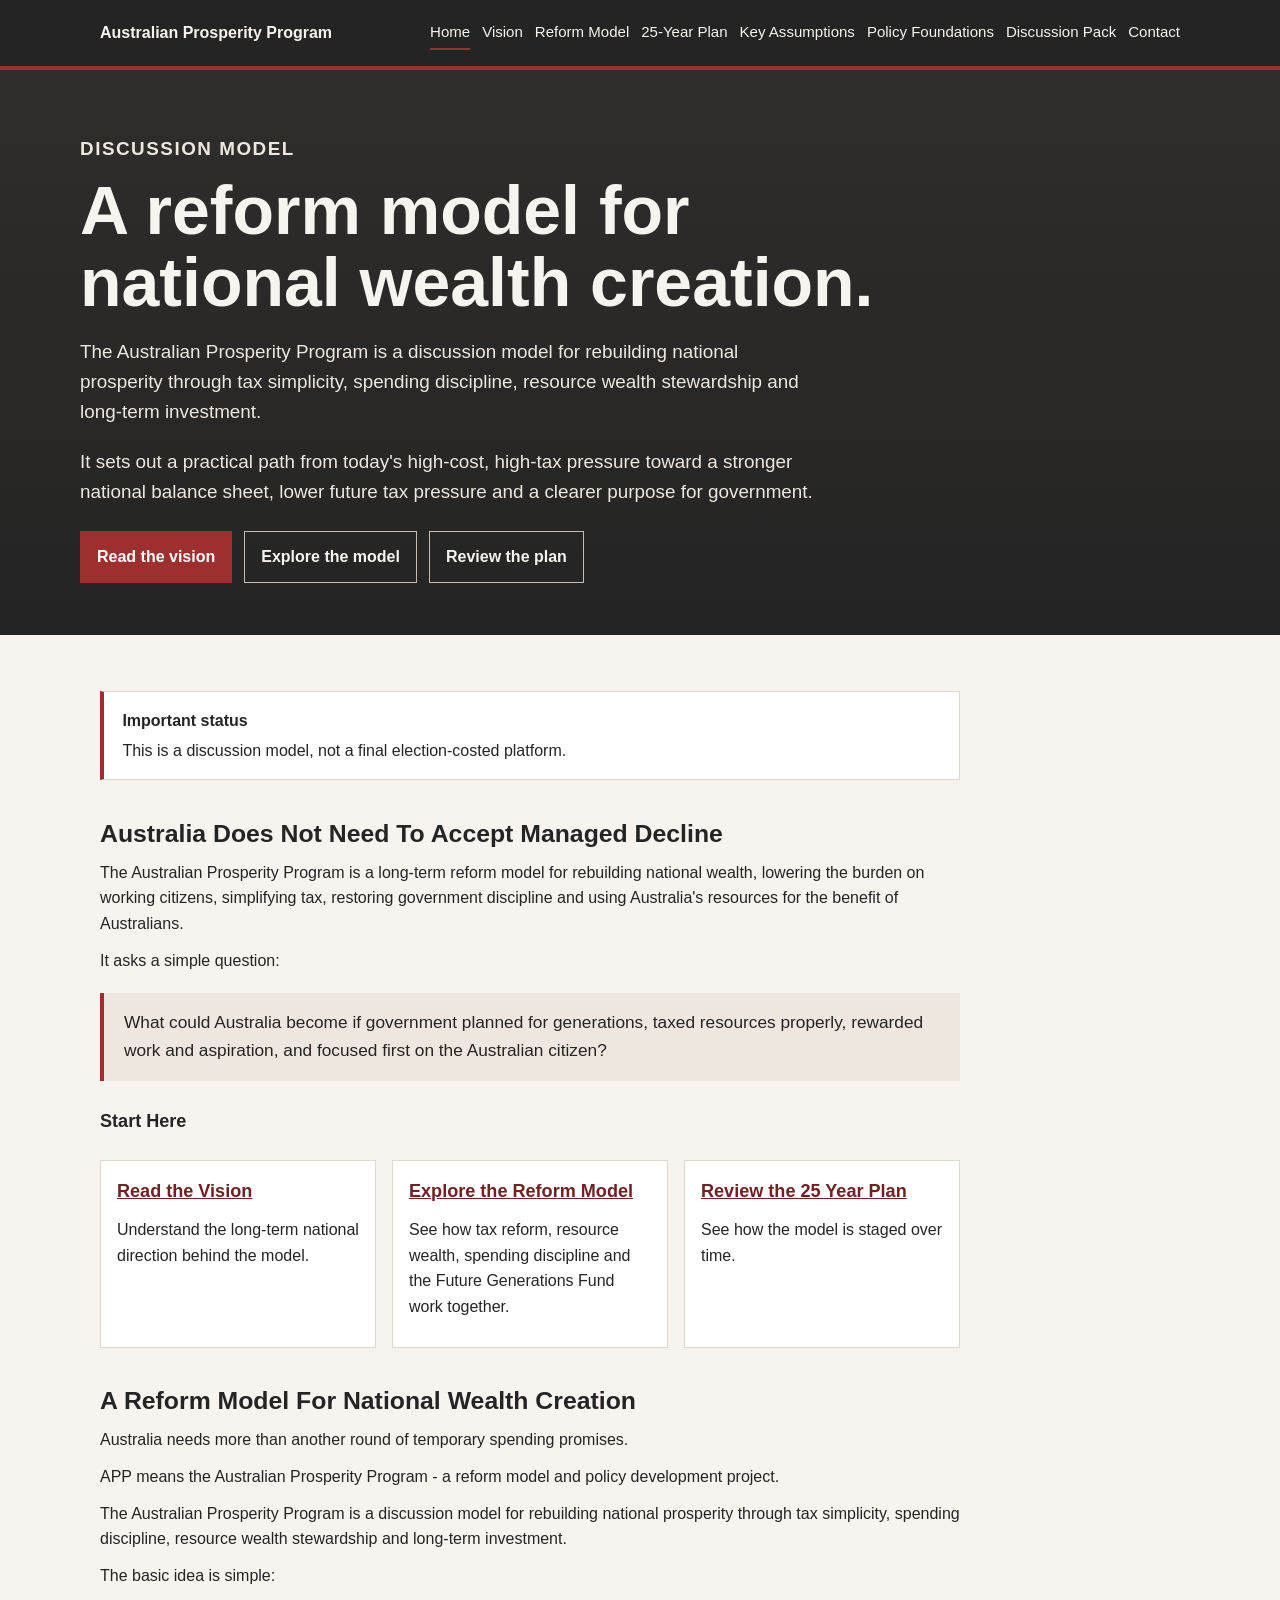
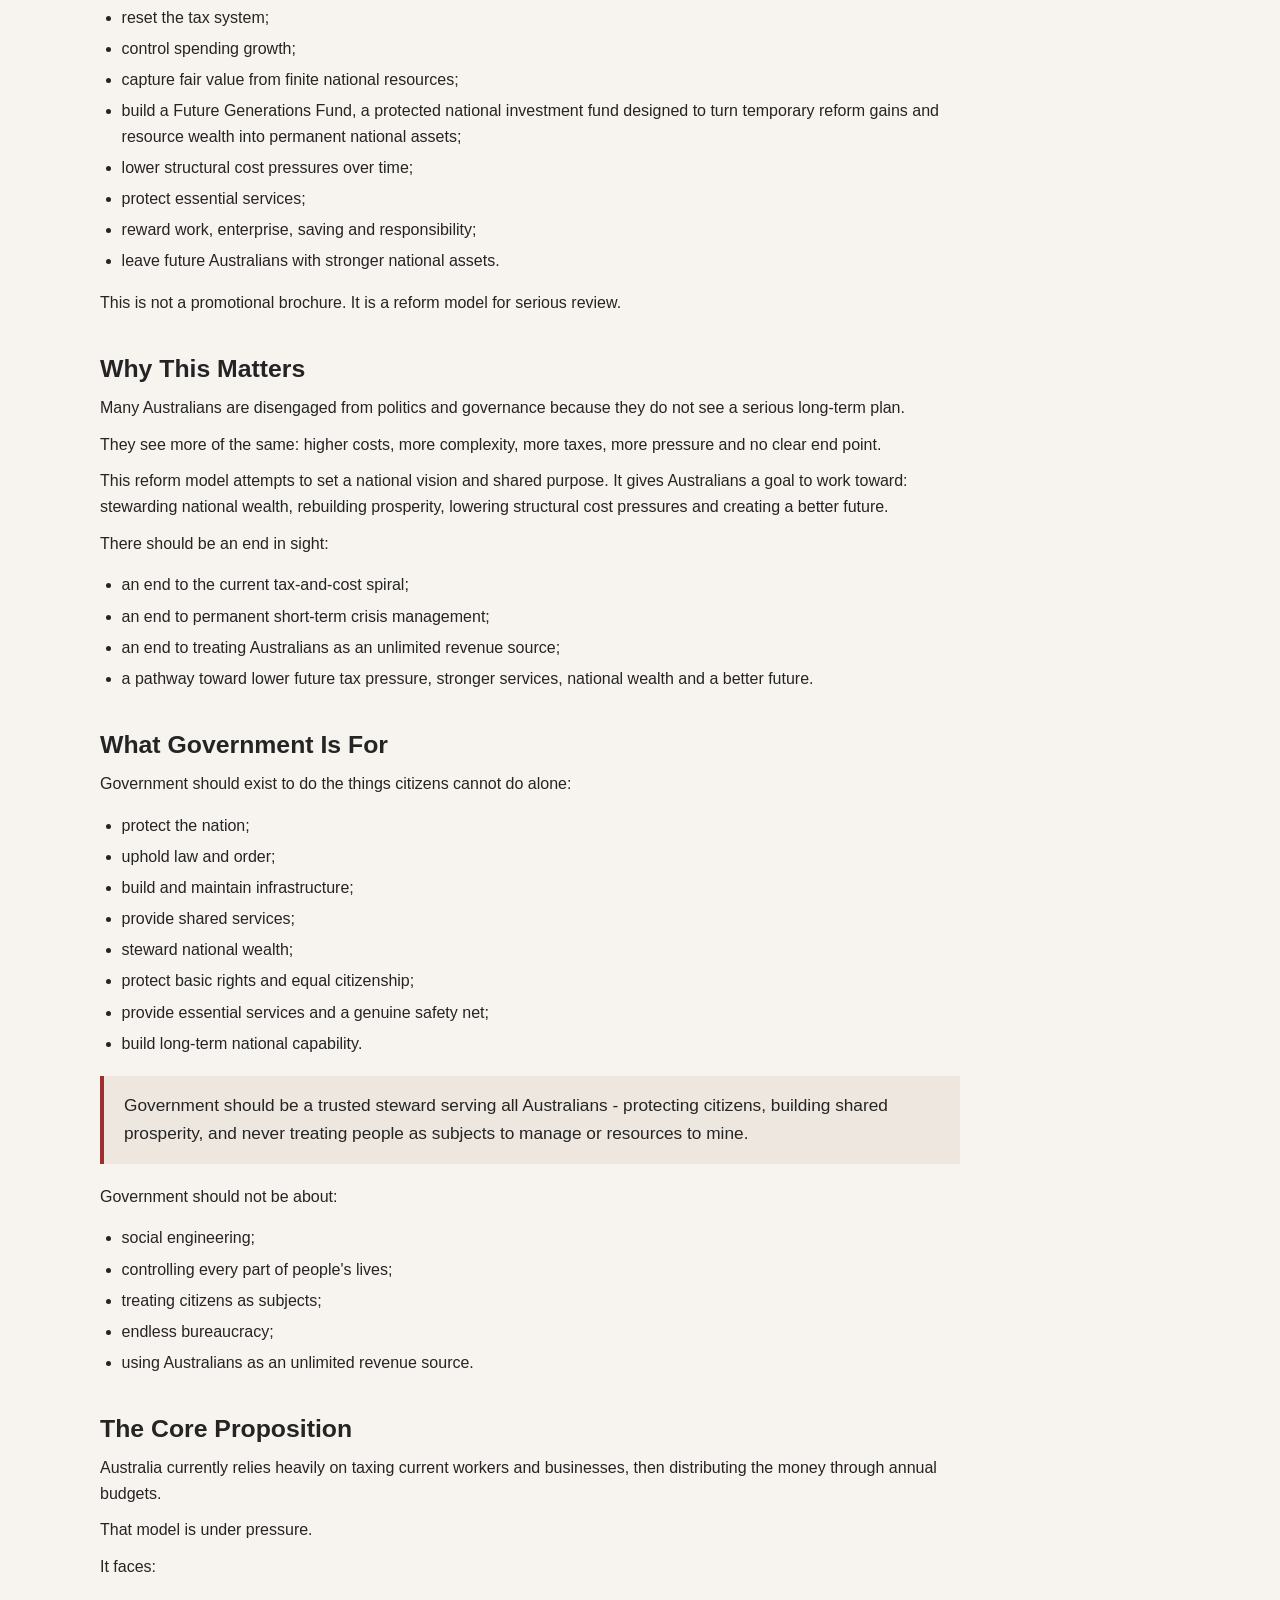
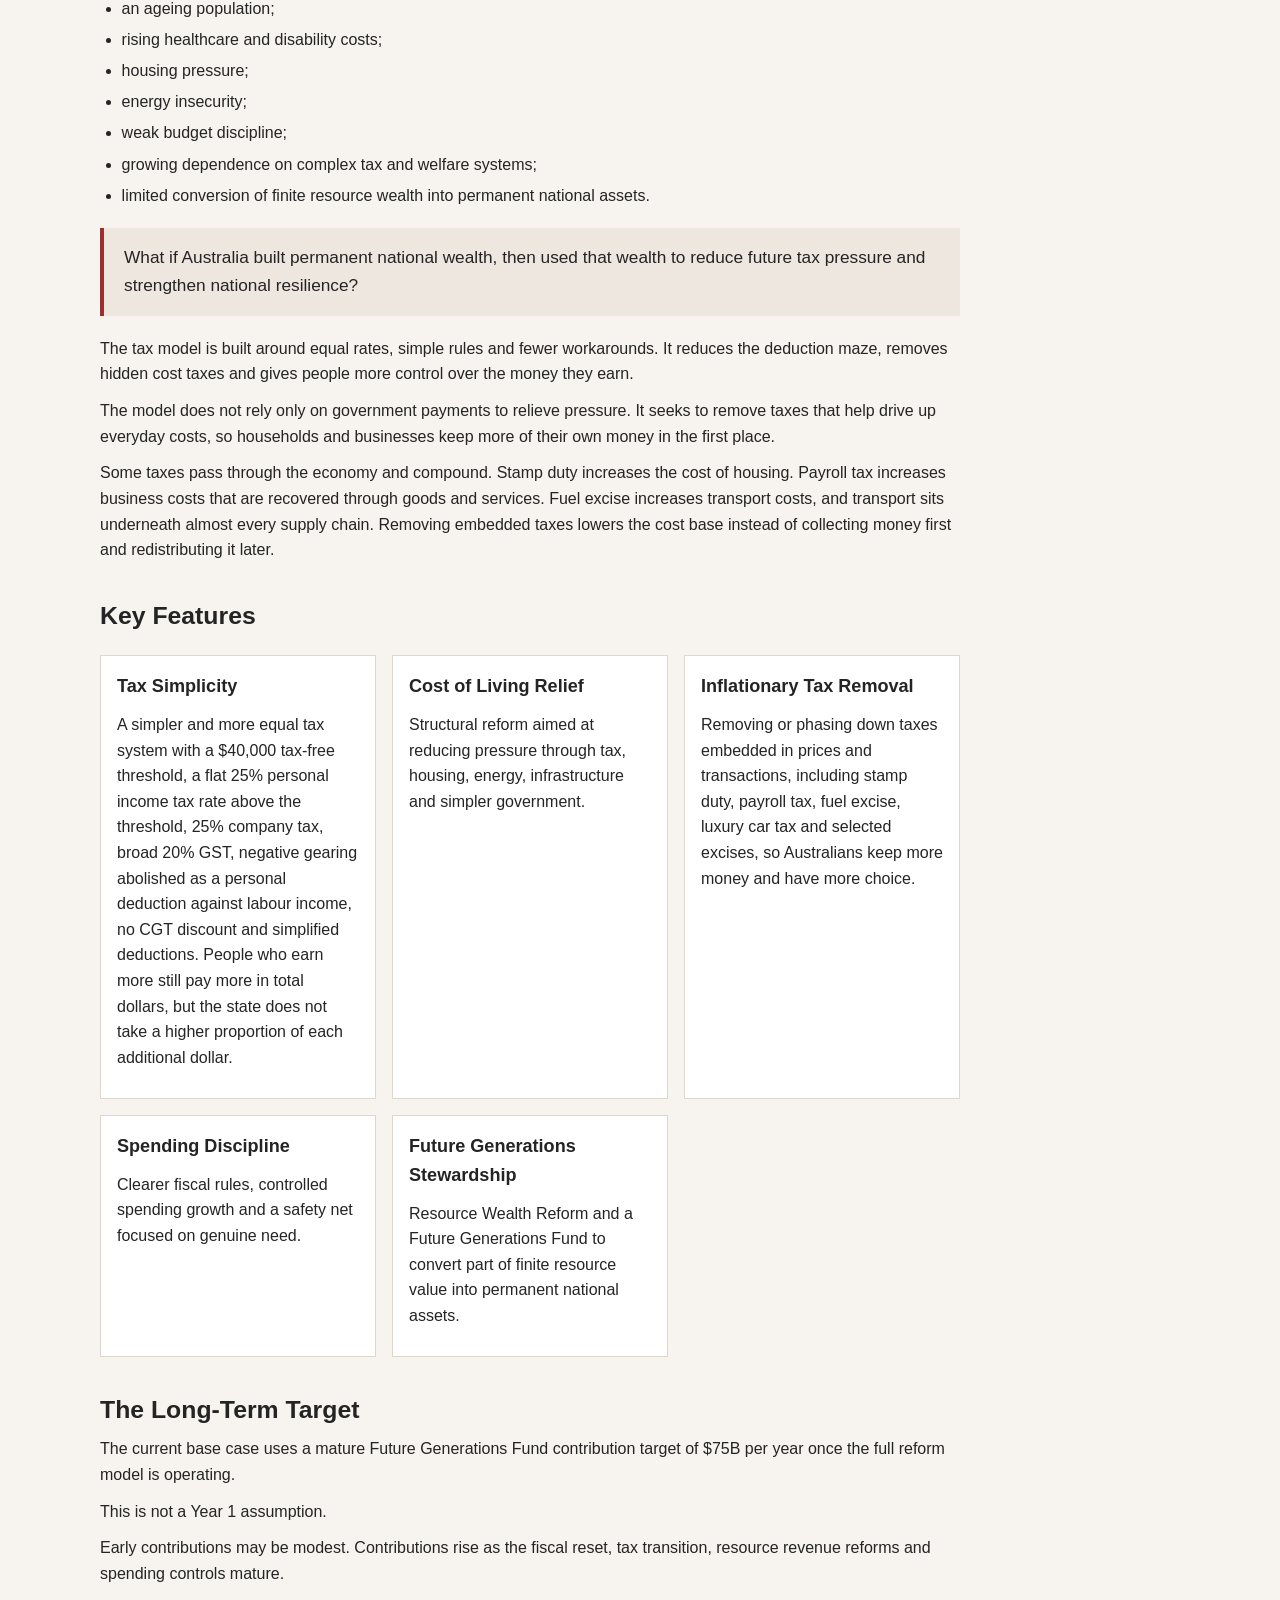
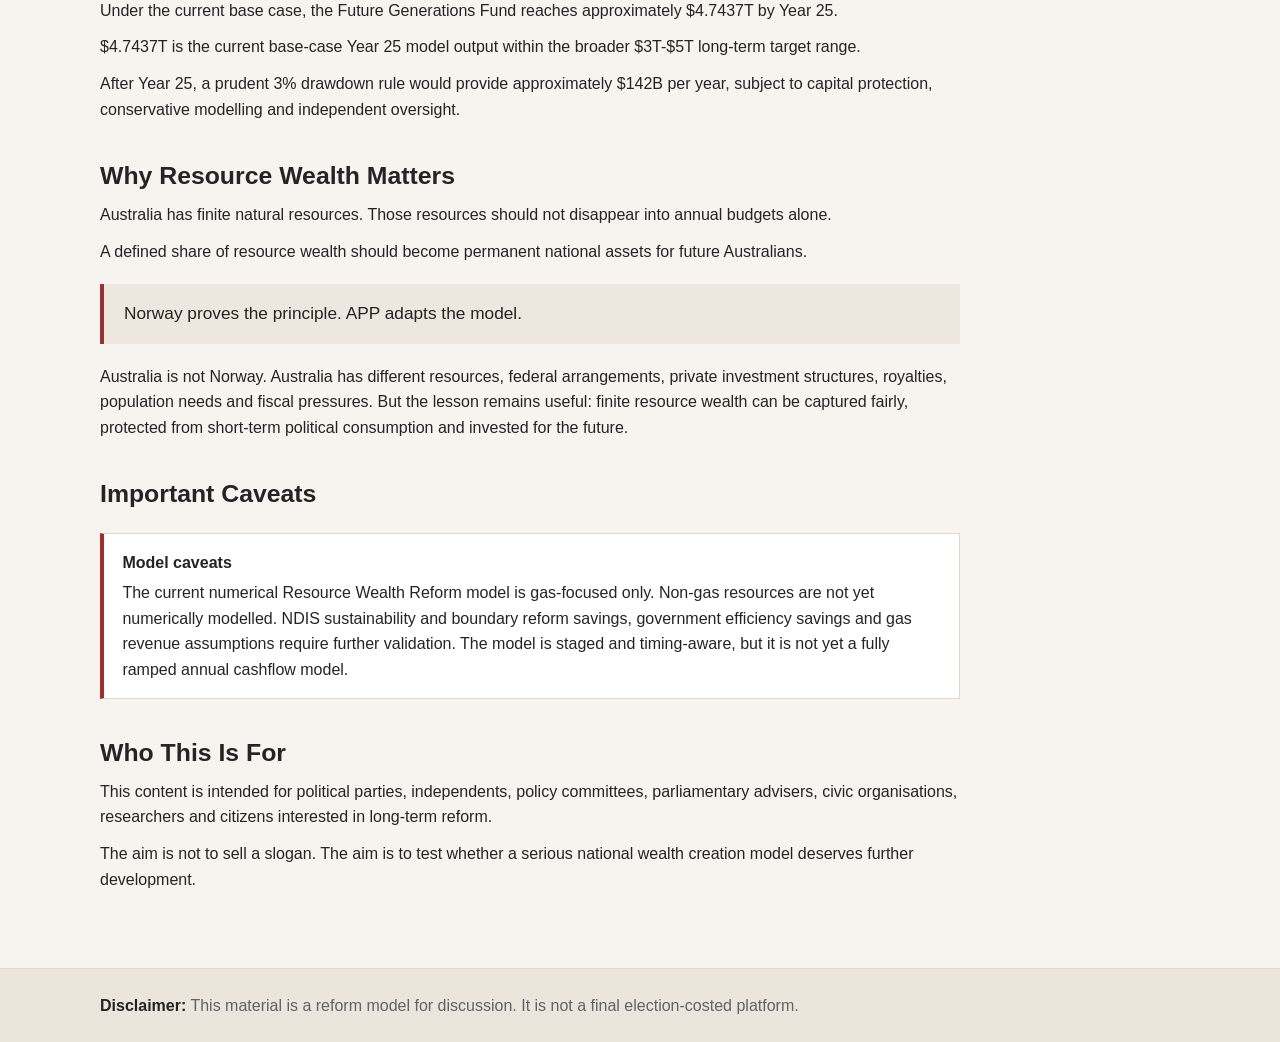
==== commit 10d68161: "Add vision page and homepage call to action" ====
--- a/index.html
+++ b/index.html
@@ -3,15 +3,25 @@
 <head>
   <meta charset="utf-8">
   <meta name="viewport" content="width=device-width, initial-scale=1">
+  <meta http-equiv="Content-Security-Policy" content="default-src 'self'; script-src 'self' 'unsafe-inline' https://www.googletagmanager.com; style-src 'self'; img-src 'self' https://www.google-analytics.com https://www.googletagmanager.com; font-src 'self'; connect-src https://www.google-analytics.com https://region1.google-analytics.com; object-src 'none'; frame-src 'none'; base-uri 'self'; form-action 'self'; upgrade-insecure-requests">
+  <meta name="referrer" content="no-referrer">
   <title>Australian Prosperity Program</title>
   <link rel="stylesheet" href="assets/style.css">
+  <script async src="https://www.googletagmanager.com/gtag/js?id=G-9YDKQJBTVT"></script>
+  <script>
+    window.dataLayer = window.dataLayer || [];
+    function gtag(){dataLayer.push(arguments);}
+    gtag('js', new Date());
+    gtag('config', 'G-9YDKQJBTVT');
+  </script>
 </head>
 <body>
   <header class="site-header">
     <div class="header-inner">
-      <a class="brand" href="index.html">Australian Prosperity Program</a>
+        <a class="brand" href="index.html">Australian Prosperity Program</a>
       <nav class="nav" aria-label="Primary">
         <a href="index.html" aria-current="page">Home</a>
+        <a href="vision.html">Vision</a>
         <a href="reform-model.html">Reform Model</a>
         <a href="twenty-five-year-plan.html">25-Year Plan</a>
         <a href="key-assumptions.html">Key Assumptions</a>
@@ -29,8 +39,9 @@
         <p>The Australian Prosperity Program is a discussion model for rebuilding national prosperity through tax simplicity, spending discipline, resource wealth stewardship and long-term investment.</p>
         <p>It sets out a practical path from today's high-cost, high-tax pressure toward a stronger national balance sheet, lower future tax pressure and a clearer purpose for government.</p>
         <div class="hero-actions">
-          <a class="button" href="reform-model.html">Read the reform model</a>
-          <a class="button secondary" href="key-assumptions.html">Review the assumptions</a>
+          <a class="button" href="vision.html">Read the vision</a>
+          <a class="button secondary" href="reform-model.html">Explore the model</a>
+          <a class="button secondary" href="twenty-five-year-plan.html">Review the plan</a>
         </div>
       </div>
     </section>
@@ -40,6 +51,25 @@
           <strong>Important status</strong>
           This is a discussion model, not a final election-costed platform.
         </section>
+        <h2>Australia Does Not Need To Accept Managed Decline</h2>
+        <p>The Australian Prosperity Program is a long-term reform model for rebuilding national wealth, lowering the burden on working citizens, simplifying tax, restoring government discipline and using Australia's resources for the benefit of Australians.</p>
+        <p>It asks a simple question:</p>
+        <blockquote>What could Australia become if government planned for generations, taxed resources properly, rewarded work and aspiration, and focused first on the Australian citizen?</blockquote>
+        <h3>Start Here</h3>
+        <div class="grid">
+          <div class="card">
+            <h3><a href="vision.html">Read the Vision</a></h3>
+            <p>Understand the long-term national direction behind the model.</p>
+          </div>
+          <div class="card">
+            <h3><a href="reform-model.html">Explore the Reform Model</a></h3>
+            <p>See how tax reform, resource wealth, spending discipline and the Future Generations Fund work together.</p>
+          </div>
+          <div class="card">
+            <h3><a href="twenty-five-year-plan.html">Review the 25 Year Plan</a></h3>
+            <p>See how the model is staged over time.</p>
+          </div>
+        </div>
         <h2>A Reform Model For National Wealth Creation</h2>
         <p>Australia needs more than another round of temporary spending promises.</p>
         <p>APP means the Australian Prosperity Program - a reform model and policy development project.</p>
--- a/assets/style.css
+++ b/assets/style.css
@@ -218,6 +218,19 @@
   margin: 1.5rem 0;
 }
 
+.review-questions {
+  display: block;
+  margin: 1.5rem 0;
+}
+
+.review-question-group {
+  margin-bottom: 1.5rem;
+}
+
+.review-question-group:last-child {
+  margin-bottom: 0;
+}
+
 .card {
   background: var(--panel);
   border: 1px solid var(--line);
@@ -253,6 +266,11 @@
   font-weight: 700;
 }
 
+.net-row td {
+  border-top: 2px solid var(--text);
+  font-weight: 700;
+}
+
 .site-footer {
   border-top: 1px solid var(--line);
   background: #ebe5dc;
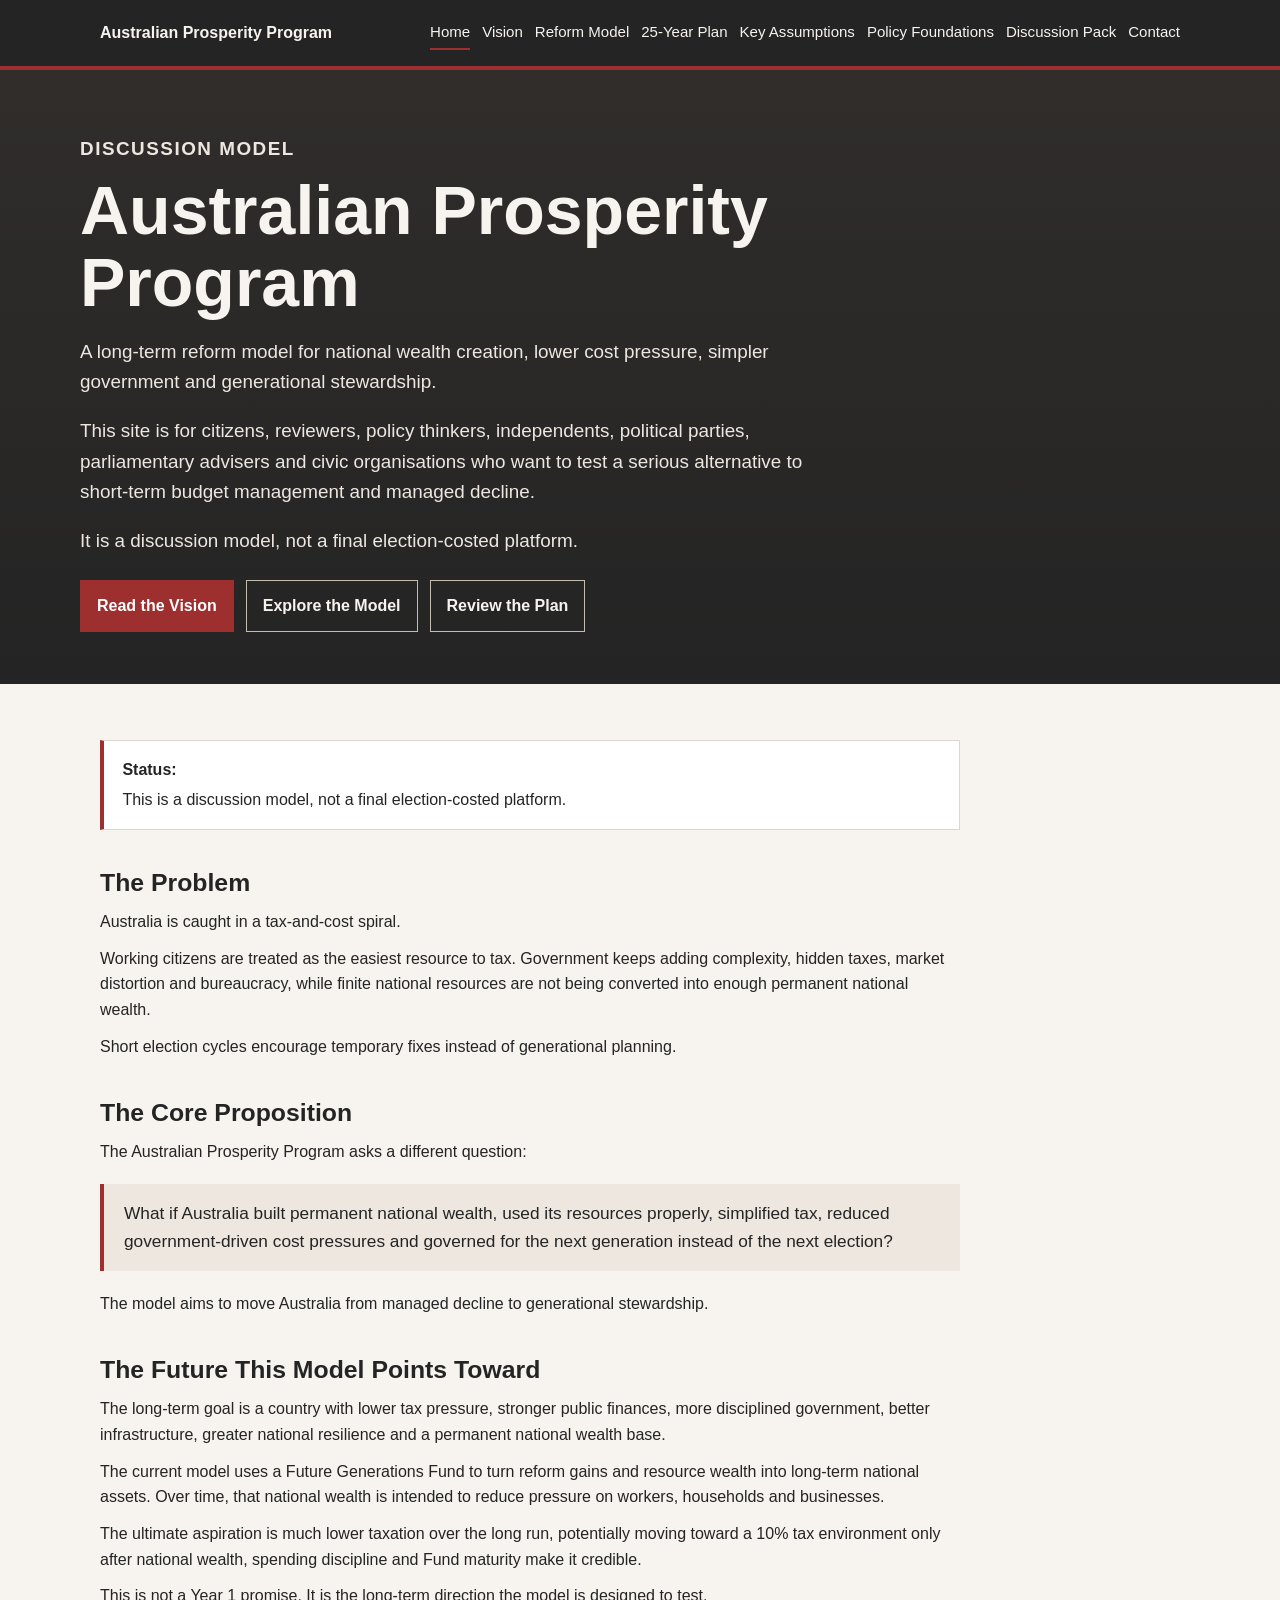
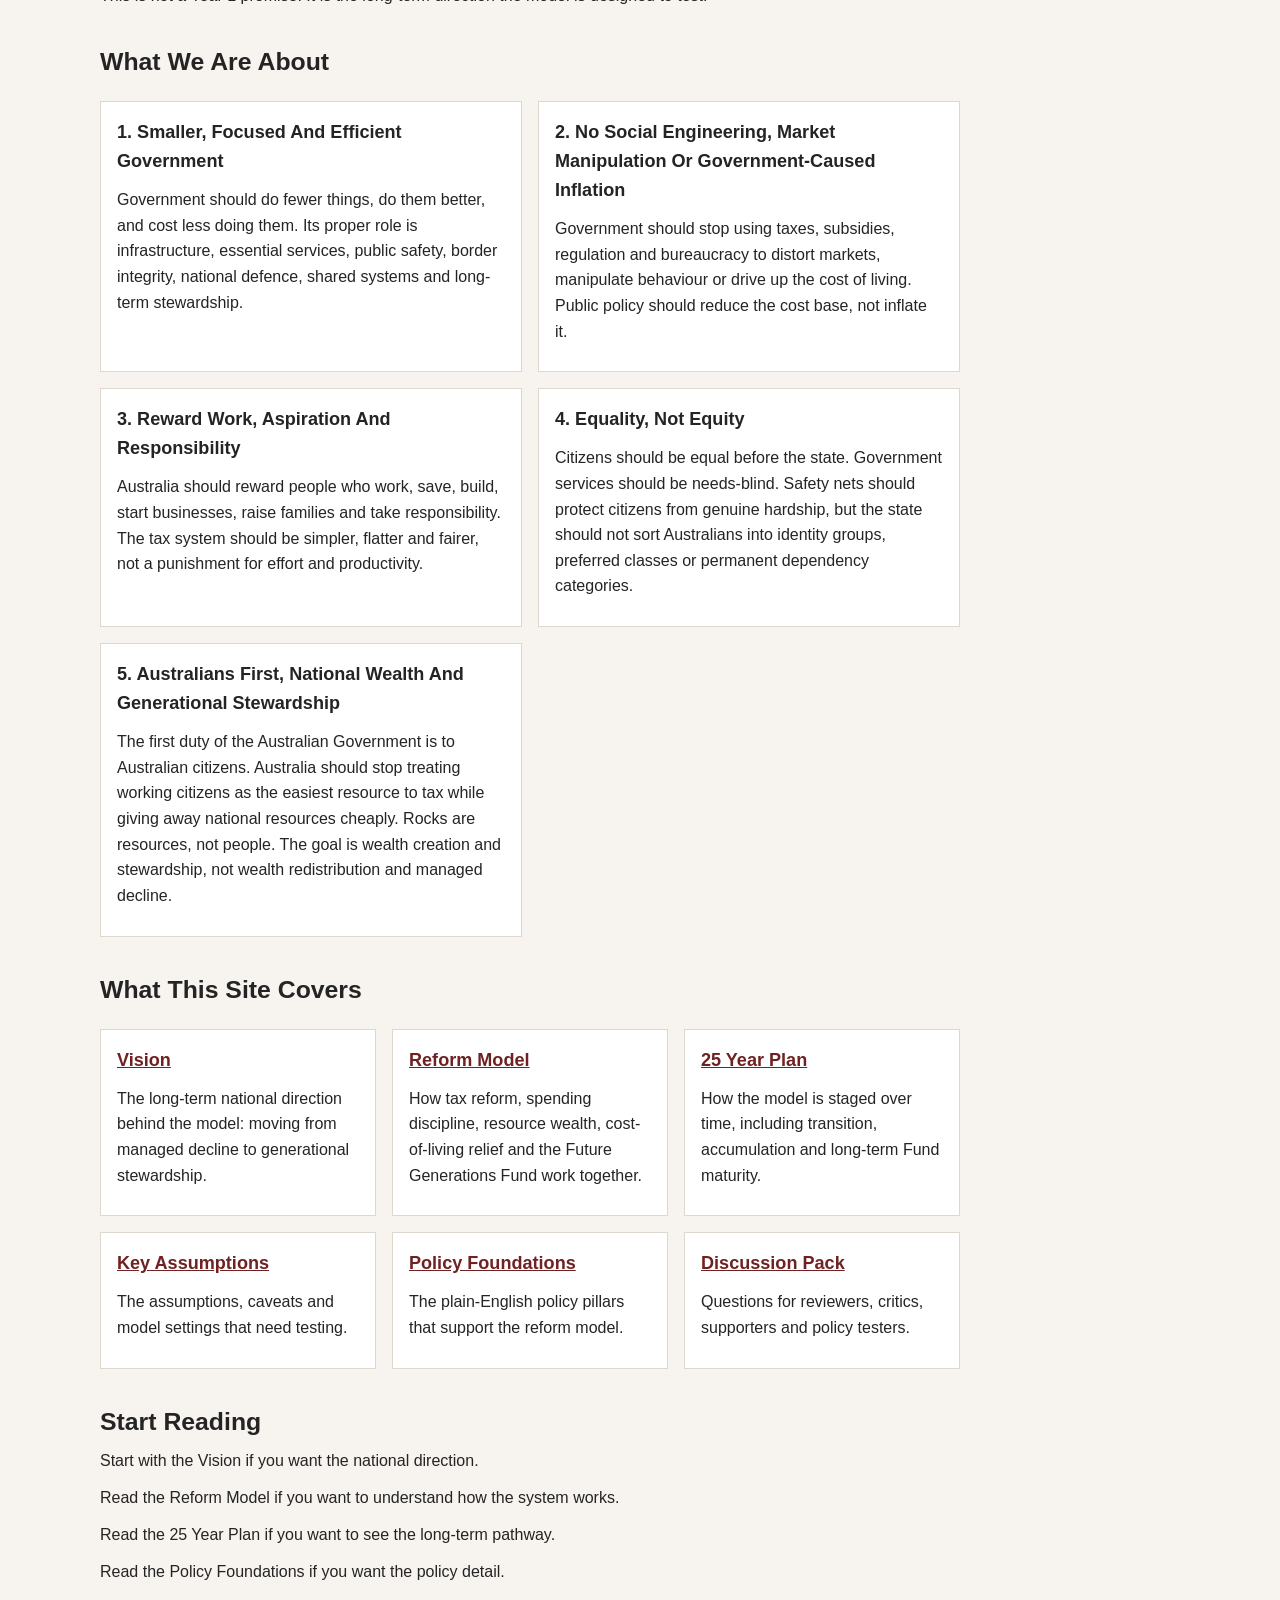
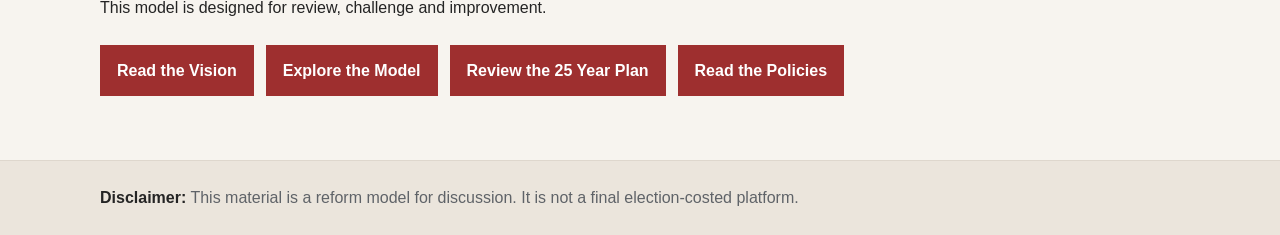
==== commit 3d30e483: "Restructure homepage around vision and principles" ====
--- a/index.html
+++ b/index.html
@@ -18,7 +18,7 @@
 <body>
   <header class="site-header">
     <div class="header-inner">
-        <a class="brand" href="index.html">Australian Prosperity Program</a>
+      <a class="brand" href="index.html">Australian Prosperity Program</a>
       <nav class="nav" aria-label="Primary">
         <a href="index.html" aria-current="page">Home</a>
         <a href="vision.html">Vision</a>
@@ -35,157 +35,104 @@
     <section class="hero">
       <div class="hero-inner">
         <p class="kicker">Discussion model</p>
-        <h1>A reform model for national wealth creation.</h1>
-        <p>The Australian Prosperity Program is a discussion model for rebuilding national prosperity through tax simplicity, spending discipline, resource wealth stewardship and long-term investment.</p>
-        <p>It sets out a practical path from today's high-cost, high-tax pressure toward a stronger national balance sheet, lower future tax pressure and a clearer purpose for government.</p>
+        <h1>Australian Prosperity Program</h1>
+        <p>A long-term reform model for national wealth creation, lower cost pressure, simpler government and generational stewardship.</p>
+        <p>This site is for citizens, reviewers, policy thinkers, independents, political parties, parliamentary advisers and civic organisations who want to test a serious alternative to short-term budget management and managed decline.</p>
+        <p>It is a discussion model, not a final election-costed platform.</p>
         <div class="hero-actions">
-          <a class="button" href="vision.html">Read the vision</a>
-          <a class="button secondary" href="reform-model.html">Explore the model</a>
-          <a class="button secondary" href="twenty-five-year-plan.html">Review the plan</a>
+          <a class="button" href="vision.html">Read the Vision</a>
+          <a class="button secondary" href="reform-model.html">Explore the Model</a>
+          <a class="button secondary" href="twenty-five-year-plan.html">Review the Plan</a>
         </div>
       </div>
     </section>
     <div class="page">
       <article class="content">
         <section class="callout">
-          <strong>Important status</strong>
+          <strong>Status:</strong>
           This is a discussion model, not a final election-costed platform.
         </section>
-        <h2>Australia Does Not Need To Accept Managed Decline</h2>
-        <p>The Australian Prosperity Program is a long-term reform model for rebuilding national wealth, lowering the burden on working citizens, simplifying tax, restoring government discipline and using Australia's resources for the benefit of Australians.</p>
-        <p>It asks a simple question:</p>
-        <blockquote>What could Australia become if government planned for generations, taxed resources properly, rewarded work and aspiration, and focused first on the Australian citizen?</blockquote>
-        <h3>Start Here</h3>
-        <div class="grid">
+
+        <h2>The Problem</h2>
+        <p>Australia is caught in a tax-and-cost spiral.</p>
+        <p>Working citizens are treated as the easiest resource to tax. Government keeps adding complexity, hidden taxes, market distortion and bureaucracy, while finite national resources are not being converted into enough permanent national wealth.</p>
+        <p>Short election cycles encourage temporary fixes instead of generational planning.</p>
+
+        <h2>The Core Proposition</h2>
+        <p>The Australian Prosperity Program asks a different question:</p>
+        <blockquote>What if Australia built permanent national wealth, used its resources properly, simplified tax, reduced government-driven cost pressures and governed for the next generation instead of the next election?</blockquote>
+        <p>The model aims to move Australia from managed decline to generational stewardship.</p>
+
+        <h2>The Future This Model Points Toward</h2>
+        <p>The long-term goal is a country with lower tax pressure, stronger public finances, more disciplined government, better infrastructure, greater national resilience and a permanent national wealth base.</p>
+        <p>The current model uses a Future Generations Fund to turn reform gains and resource wealth into long-term national assets. Over time, that national wealth is intended to reduce pressure on workers, households and businesses.</p>
+        <p>The ultimate aspiration is much lower taxation over the long run, potentially moving toward a 10% tax environment only after national wealth, spending discipline and Fund maturity make it credible.</p>
+        <p>This is not a Year 1 promise. It is the long-term direction the model is designed to test.</p>
+
+        <h2>What We Are About</h2>
+        <div class="grid principles-grid">
           <div class="card">
-            <h3><a href="vision.html">Read the Vision</a></h3>
-            <p>Understand the long-term national direction behind the model.</p>
+            <h3>1. Smaller, Focused And Efficient Government</h3>
+            <p>Government should do fewer things, do them better, and cost less doing them. Its proper role is infrastructure, essential services, public safety, border integrity, national defence, shared systems and long-term stewardship.</p>
           </div>
           <div class="card">
-            <h3><a href="reform-model.html">Explore the Reform Model</a></h3>
-            <p>See how tax reform, resource wealth, spending discipline and the Future Generations Fund work together.</p>
+            <h3>2. No Social Engineering, Market Manipulation Or Government-Caused Inflation</h3>
+            <p>Government should stop using taxes, subsidies, regulation and bureaucracy to distort markets, manipulate behaviour or drive up the cost of living. Public policy should reduce the cost base, not inflate it.</p>
           </div>
           <div class="card">
-            <h3><a href="twenty-five-year-plan.html">Review the 25 Year Plan</a></h3>
-            <p>See how the model is staged over time.</p>
-          </div>
-        </div>
-        <h2>A Reform Model For National Wealth Creation</h2>
-        <p>Australia needs more than another round of temporary spending promises.</p>
-        <p>APP means the Australian Prosperity Program - a reform model and policy development project.</p>
-        <p>The Australian Prosperity Program is a discussion model for rebuilding national prosperity through tax simplicity, spending discipline, resource wealth stewardship and long-term investment.</p>
-        <p>The basic idea is simple:</p>
-        <ul>
-          <li>reset the tax system;</li>
-          <li>control spending growth;</li>
-          <li>capture fair value from finite national resources;</li>
-          <li>build a Future Generations Fund, a protected national investment fund designed to turn temporary reform gains and resource wealth into permanent national assets;</li>
-          <li>lower structural cost pressures over time;</li>
-          <li>protect essential services;</li>
-          <li>reward work, enterprise, saving and responsibility;</li>
-          <li>leave future Australians with stronger national assets.</li>
-        </ul>
-        <p>This is not a promotional brochure. It is a reform model for serious review.</p>
-
-        <h2>Why This Matters</h2>
-        <p>Many Australians are disengaged from politics and governance because they do not see a serious long-term plan.</p>
-        <p>They see more of the same: higher costs, more complexity, more taxes, more pressure and no clear end point.</p>
-        <p>This reform model attempts to set a national vision and shared purpose. It gives Australians a goal to work toward: stewarding national wealth, rebuilding prosperity, lowering structural cost pressures and creating a better future.</p>
-        <p>There should be an end in sight:</p>
-        <ul>
-          <li>an end to the current tax-and-cost spiral;</li>
-          <li>an end to permanent short-term crisis management;</li>
-          <li>an end to treating Australians as an unlimited revenue source;</li>
-          <li>a pathway toward lower future tax pressure, stronger services, national wealth and a better future.</li>
-        </ul>
-
-        <h2>What Government Is For</h2>
-        <p>Government should exist to do the things citizens cannot do alone:</p>
-        <ul>
-          <li>protect the nation;</li>
-          <li>uphold law and order;</li>
-          <li>build and maintain infrastructure;</li>
-          <li>provide shared services;</li>
-          <li>steward national wealth;</li>
-          <li>protect basic rights and equal citizenship;</li>
-          <li>provide essential services and a genuine safety net;</li>
-          <li>build long-term national capability.</li>
-        </ul>
-        <blockquote>Government should be a trusted steward serving all Australians - protecting citizens, building shared prosperity, and never treating people as subjects to manage or resources to mine.</blockquote>
-        <p>Government should not be about:</p>
-        <ul>
-          <li>social engineering;</li>
-          <li>controlling every part of people's lives;</li>
-          <li>treating citizens as subjects;</li>
-          <li>endless bureaucracy;</li>
-          <li>using Australians as an unlimited revenue source.</li>
-        </ul>
-
-        <h2>The Core Proposition</h2>
-        <p>Australia currently relies heavily on taxing current workers and businesses, then distributing the money through annual budgets.</p>
-        <p>That model is under pressure.</p>
-        <p>It faces:</p>
-        <ul>
-          <li>an ageing population;</li>
-          <li>rising healthcare and disability costs;</li>
-          <li>housing pressure;</li>
-          <li>energy insecurity;</li>
-          <li>weak budget discipline;</li>
-          <li>growing dependence on complex tax and welfare systems;</li>
-          <li>limited conversion of finite resource wealth into permanent national assets.</li>
-        </ul>
-        <blockquote>What if Australia built permanent national wealth, then used that wealth to reduce future tax pressure and strengthen national resilience?</blockquote>
-        <p>The tax model is built around equal rates, simple rules and fewer workarounds. It reduces the deduction maze, removes hidden cost taxes and gives people more control over the money they earn.</p>
-        <p>The model does not rely only on government payments to relieve pressure. It seeks to remove taxes that help drive up everyday costs, so households and businesses keep more of their own money in the first place.</p>
-        <p>Some taxes pass through the economy and compound. Stamp duty increases the cost of housing. Payroll tax increases business costs that are recovered through goods and services. Fuel excise increases transport costs, and transport sits underneath almost every supply chain. Removing embedded taxes lowers the cost base instead of collecting money first and redistributing it later.</p>
-
-        <h2>Key Features</h2>
-        <div class="grid">
-          <div class="card">
-            <h3>Tax Simplicity</h3>
-            <p>A simpler and more equal tax system with a $40,000 tax-free threshold, a flat 25% personal income tax rate above the threshold, 25% company tax, broad 20% GST, negative gearing abolished as a personal deduction against labour income, no CGT discount and simplified deductions. People who earn more still pay more in total dollars, but the state does not take a higher proportion of each additional dollar.</p>
+            <h3>3. Reward Work, Aspiration And Responsibility</h3>
+            <p>Australia should reward people who work, save, build, start businesses, raise families and take responsibility. The tax system should be simpler, flatter and fairer, not a punishment for effort and productivity.</p>
           </div>
           <div class="card">
-            <h3>Cost of Living Relief</h3>
-            <p>Structural reform aimed at reducing pressure through tax, housing, energy, infrastructure and simpler government.</p>
+            <h3>4. Equality, Not Equity</h3>
+            <p>Citizens should be equal before the state. Government services should be needs-blind. Safety nets should protect citizens from genuine hardship, but the state should not sort Australians into identity groups, preferred classes or permanent dependency categories.</p>
           </div>
           <div class="card">
-            <h3>Inflationary Tax Removal</h3>
-            <p>Removing or phasing down taxes embedded in prices and transactions, including stamp duty, payroll tax, fuel excise, luxury car tax and selected excises, so Australians keep more money and have more choice.</p>
-          </div>
-          <div class="card">
-            <h3>Spending Discipline</h3>
-            <p>Clearer fiscal rules, controlled spending growth and a safety net focused on genuine need.</p>
-          </div>
-          <div class="card">
-            <h3>Future Generations Stewardship</h3>
-            <p>Resource Wealth Reform and a Future Generations Fund to convert part of finite resource value into permanent national assets.</p>
+            <h3>5. Australians First, National Wealth And Generational Stewardship</h3>
+            <p>The first duty of the Australian Government is to Australian citizens. Australia should stop treating working citizens as the easiest resource to tax while giving away national resources cheaply. Rocks are resources, not people. The goal is wealth creation and stewardship, not wealth redistribution and managed decline.</p>
           </div>
         </div>
 
-        <h2>The Long-Term Target</h2>
-        <p>The current base case uses a mature Future Generations Fund contribution target of $75B per year once the full reform model is operating.</p>
-        <p>This is not a Year 1 assumption.</p>
-        <p>Early contributions may be modest. Contributions rise as the fiscal reset, tax transition, resource revenue reforms and spending controls mature.</p>
-        <p>Under the current base case, the Future Generations Fund reaches approximately $4.7437T by Year 25.</p>
-        <p>$4.7437T is the current base-case Year 25 model output within the broader $3T-$5T long-term target range.</p>
-        <p>After Year 25, a prudent 3% drawdown rule would provide approximately $142B per year, subject to capital protection, conservative modelling and independent oversight.</p>
-
-        <h2>Why Resource Wealth Matters</h2>
-        <p>Australia has finite natural resources. Those resources should not disappear into annual budgets alone.</p>
-        <p>A defined share of resource wealth should become permanent national assets for future Australians.</p>
-        <blockquote>Norway proves the principle. APP adapts the model.</blockquote>
-        <p>Australia is not Norway. Australia has different resources, federal arrangements, private investment structures, royalties, population needs and fiscal pressures. But the lesson remains useful: finite resource wealth can be captured fairly, protected from short-term political consumption and invested for the future.</p>
-
-        <h2>Important Caveats</h2>
-        <div class="callout">
-          <strong>Model caveats</strong>
-          The current numerical Resource Wealth Reform model is gas-focused only. Non-gas resources are not yet numerically modelled. NDIS sustainability and boundary reform savings, government efficiency savings and gas revenue assumptions require further validation. The model is staged and timing-aware, but it is not yet a fully ramped annual cashflow model.
+        <h2>What This Site Covers</h2>
+        <div class="grid site-cover-grid">
+          <div class="card">
+            <h3><a href="vision.html">Vision</a></h3>
+            <p>The long-term national direction behind the model: moving from managed decline to generational stewardship.</p>
+          </div>
+          <div class="card">
+            <h3><a href="reform-model.html">Reform Model</a></h3>
+            <p>How tax reform, spending discipline, resource wealth, cost-of-living relief and the Future Generations Fund work together.</p>
+          </div>
+          <div class="card">
+            <h3><a href="twenty-five-year-plan.html">25 Year Plan</a></h3>
+            <p>How the model is staged over time, including transition, accumulation and long-term Fund maturity.</p>
+          </div>
+          <div class="card">
+            <h3><a href="key-assumptions.html">Key Assumptions</a></h3>
+            <p>The assumptions, caveats and model settings that need testing.</p>
+          </div>
+          <div class="card">
+            <h3><a href="policy-foundations.html">Policy Foundations</a></h3>
+            <p>The plain-English policy pillars that support the reform model.</p>
+          </div>
+          <div class="card">
+            <h3><a href="discussion-pack.html">Discussion Pack</a></h3>
+            <p>Questions for reviewers, critics, supporters and policy testers.</p>
+          </div>
         </div>
 
-        <h2>Who This Is For</h2>
-        <p>This content is intended for political parties, independents, policy committees, parliamentary advisers, civic organisations, researchers and citizens interested in long-term reform.</p>
-        <p>The aim is not to sell a slogan. The aim is to test whether a serious national wealth creation model deserves further development.</p>
+        <h2>Start Reading</h2>
+        <p>Start with the Vision if you want the national direction.</p>
+        <p>Read the Reform Model if you want to understand how the system works.</p>
+        <p>Read the 25 Year Plan if you want to see the long-term pathway.</p>
+        <p>Read the Policy Foundations if you want the policy detail.</p>
+        <p>This model is designed for review, challenge and improvement.</p>
+        <div class="hero-actions cta-actions">
+          <a class="button" href="vision.html">Read the Vision</a>
+          <a class="button" href="reform-model.html">Explore the Model</a>
+          <a class="button" href="twenty-five-year-plan.html">Review the 25 Year Plan</a>
+          <a class="button" href="policy-foundations.html">Read the Policies</a>
+        </div>
       </article>
     </div>
   </main>
--- a/assets/style.css
+++ b/assets/style.css
@@ -218,6 +218,27 @@
   margin: 1.5rem 0;
 }
 
+.principles-grid {
+  grid-template-columns: repeat(2, minmax(0, 1fr));
+}
+
+.slogan-chips {
+  display: flex;
+  flex-wrap: wrap;
+  gap: .5rem;
+  margin-top: 1rem;
+}
+
+.slogan-chips span {
+  background: var(--soft);
+  border: 1px solid var(--line);
+  color: var(--ink);
+  display: inline-block;
+  font-size: .92rem;
+  font-weight: 700;
+  padding: .4rem .65rem;
+}
+
 .review-questions {
   display: block;
   margin: 1.5rem 0;
